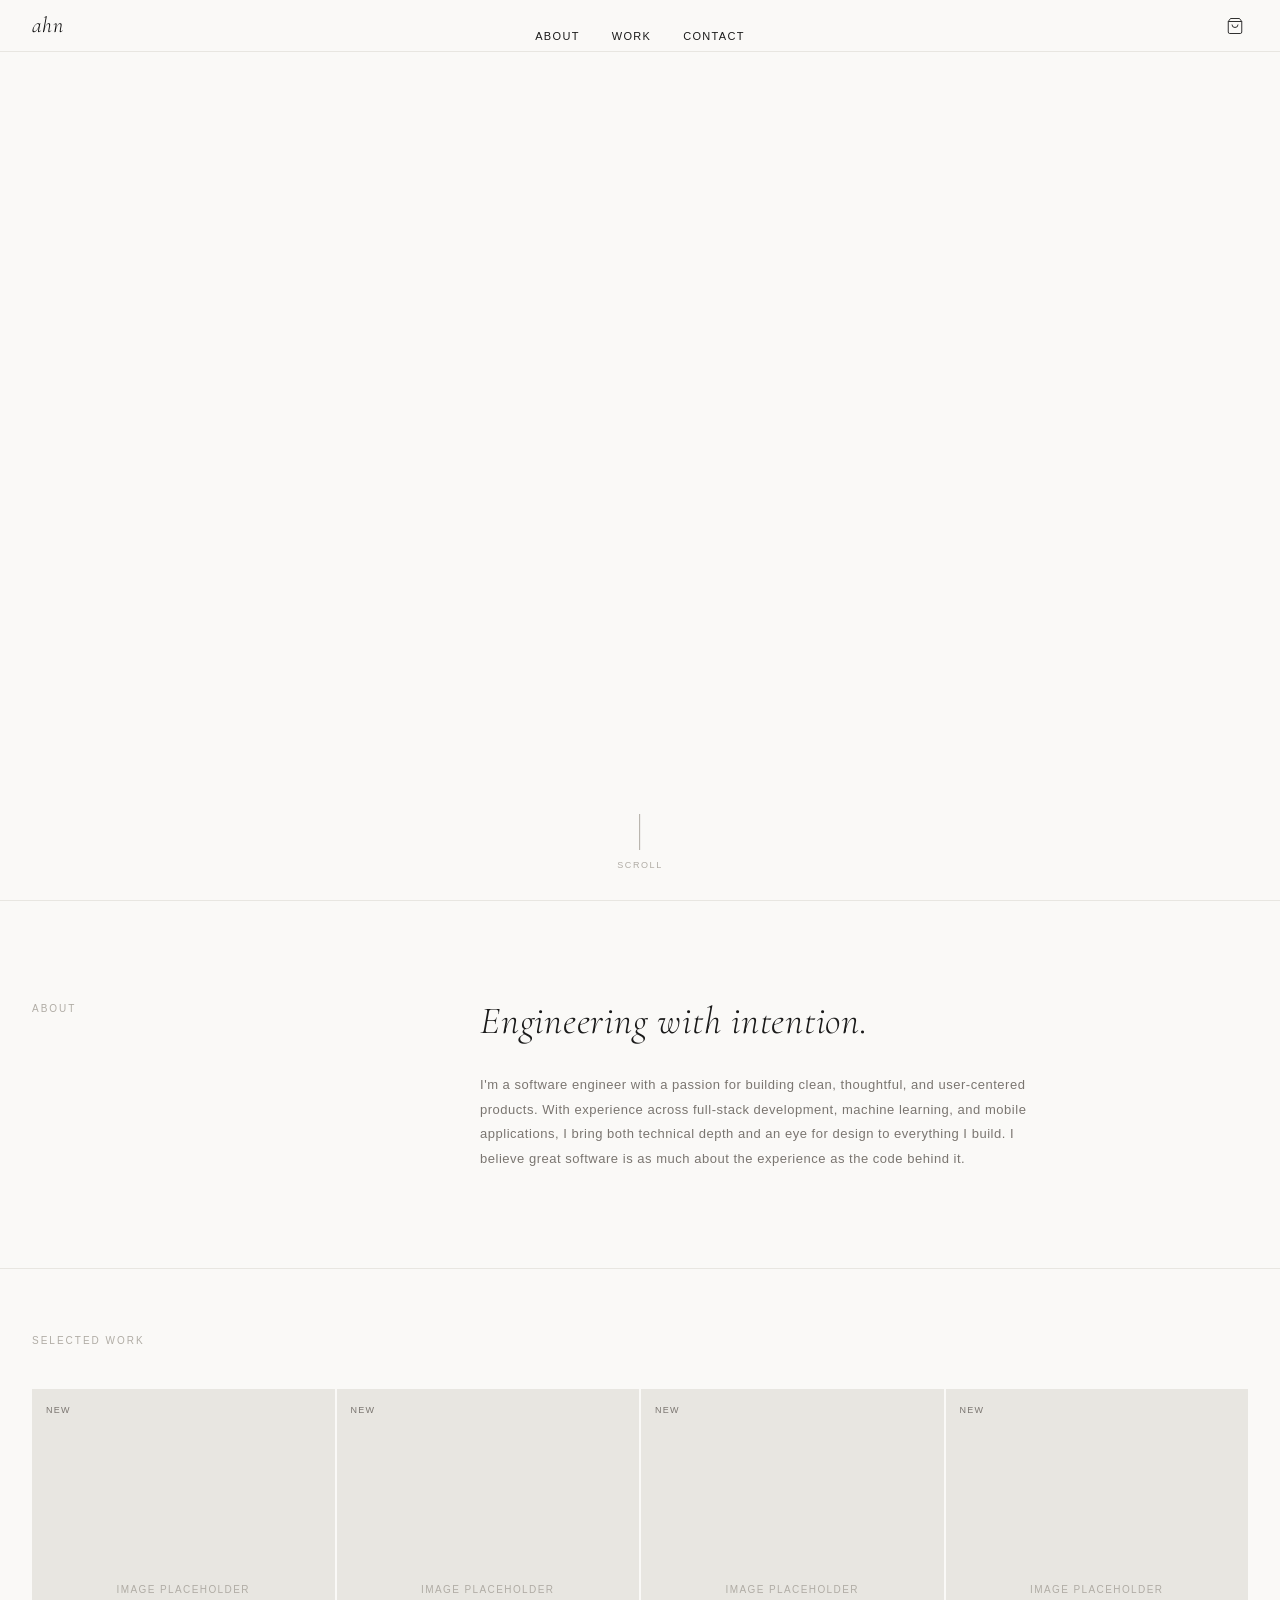
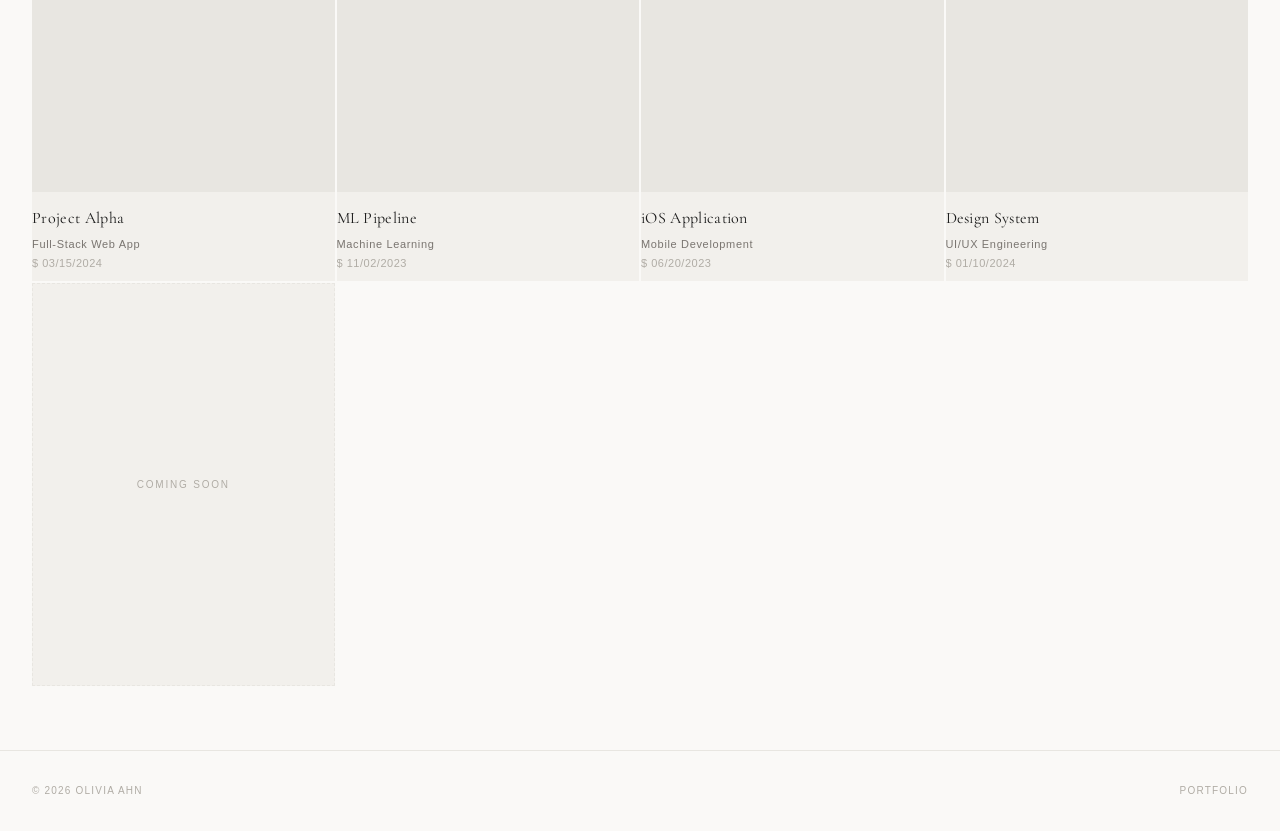
==== index.html @ a7879536 "Add files via upload" ====
<!DOCTYPE html>
<html lang="en">
<head>
  <meta charset="UTF-8" />
  <meta name="viewport" content="width=device-width, initial-scale=1.0" />
  <title>Olivia Ahn</title>
  <link rel="stylesheet" href="css/style.css" />
</head>
<body>

  <!-- ============================================================
       HEADER
       ============================================================ -->
  <header id="site-header">
    <!-- Logo -->
    <div class="header-logo">
      <a href="index.html" aria-label="Home">ahn</a>
    </div>

    <!-- Navigation -->
    <nav>
      <ul class="header-nav">
        <li><a href="#about">About</a></li>
        <li><a href="#projects">Work</a></li>
        <li><a href="cart.html">Contact</a></li>
      </ul>
    </nav>

    <!-- Right icons: search + cart -->
    <div class="header-icons">
      <!-- Cart icon -->
      <a href="cart.html" class="header-icon-btn" aria-label="Shopping bag">
        <svg viewBox="0 0 24 24" fill="none" stroke="currentColor" xmlns="http://www.w3.org/2000/svg">
          <path d="M6 2L3 6v14a2 2 0 002 2h14a2 2 0 002-2V6l-3-4z"/>
          <line x1="3" y1="6" x2="21" y2="6"/>
          <path d="M16 10a4 4 0 01-8 0"/>
        </svg>
        <span class="cart-badge" id="cart-badge">0</span>
      </a>
    </div>
  </header>

  <!-- ============================================================
       MAIN CONTENT
       ============================================================ -->
  <main class="page-content">

    <!-- ── HERO SECTION ── -->
    <section class="hero" id="home">

      <!-- Handwritten "ahn" logo as inline SVG -->
      <div class="hero-logo" aria-hidden="true">
        <svg viewBox="0 0 200 90" fill="none" xmlns="http://www.w3.org/2000/svg">
          <!-- Handwritten-style "ahn" path — loose, childlike strokes -->
          <path
            d="M 22 62
               C 20 44, 24 32, 34 30
               C 44 28, 50 38, 48 52
               C 46 62, 40 68, 36 66
               C 32 64, 34 56, 44 58
               C 52 60, 56 72, 54 76"
            stroke="#0a0a0a" stroke-width="3.2" stroke-linecap="round" stroke-linejoin="round" fill="none"/>
          <path
            d="M 68 16
               C 68 16, 66 44, 66 62
               C 66 72, 68 78, 70 76"
            stroke="#0a0a0a" stroke-width="3.2" stroke-linecap="round" stroke-linejoin="round" fill="none"/>
          <path
            d="M 66 42
               C 72 34, 82 30, 90 32
               C 98 34, 100 44, 100 54
               C 100 64, 100 72, 100 76"
            stroke="#0a0a0a" stroke-width="3.2" stroke-linecap="round" stroke-linejoin="round" fill="none"/>
          <path
            d="M 114 38
               C 116 34, 122 30, 130 32
               C 140 34, 144 46, 142 58
               C 140 68, 136 74, 136 74
               M 142 38
               C 144 38, 154 36, 160 42
               C 166 48, 164 60, 162 72
               C 160 80, 158 82, 158 80"
            stroke="#0a0a0a" stroke-width="3.2" stroke-linecap="round" stroke-linejoin="round" fill="none"/>
        </svg>
      </div>

      <!-- Name -->
      <h1 class="hero-name">Olivia Ahn</h1>

      <!-- 1-sentence position description -->
      <p class="hero-tagline">Software Engineer &mdash; Building thoughtful digital experiences</p>

      <!-- Contact links -->
      <div class="hero-contacts">

        <!-- LinkedIn -->
        <a class="contact-link" href="#" id="link-linkedin" target="_blank" rel="noopener" aria-label="LinkedIn">
          <svg viewBox="0 0 24 24" fill="none" stroke="currentColor" xmlns="http://www.w3.org/2000/svg">
            <path d="M16 8a6 6 0 016 6v7h-4v-7a2 2 0 00-2-2 2 2 0 00-2 2v7h-4v-7a6 6 0 016-6z"/>
            <rect x="2" y="9" width="4" height="12"/>
            <circle cx="4" cy="4" r="2"/>
          </svg>
          <span>LinkedIn</span>
        </a>

        <!-- GitHub -->
        <a class="contact-link" href="#" id="link-github" target="_blank" rel="noopener" aria-label="GitHub">
          <svg viewBox="0 0 24 24" fill="none" stroke="currentColor" xmlns="http://www.w3.org/2000/svg">
            <path d="M9 19c-5 1.5-5-2.5-7-3m14 6v-3.87a3.37 3.37 0 00-.94-2.61c3.14-.35 6.44-1.54 6.44-7A5.44 5.44 0 0020 4.77 5.07 5.07 0 0019.91 1S18.73.65 16 2.48a13.38 13.38 0 00-7 0C6.27.65 5.09 1 5.09 1A5.07 5.07 0 005 4.77a5.44 5.44 0 00-1.5 3.78c0 5.42 3.3 6.61 6.44 7A3.37 3.37 0 009 18.13V22"/>
          </svg>
          <span>GitHub</span>
        </a>

        <!-- Instagram -->
        <a class="contact-link" href="#" id="link-instagram" target="_blank" rel="noopener" aria-label="Instagram">
          <svg viewBox="0 0 24 24" fill="none" stroke="currentColor" xmlns="http://www.w3.org/2000/svg">
            <rect x="2" y="2" width="20" height="20" rx="5" ry="5"/>
            <path d="M16 11.37A4 4 0 1112.63 8 4 4 0 0116 11.37z"/>
            <line x1="17.5" y1="6.5" x2="17.51" y2="6.5"/>
          </svg>
          <span>Instagram</span>
        </a>

        <!-- Email -->
        <a class="contact-link" href="#" id="link-email" aria-label="Email">
          <svg viewBox="0 0 24 24" fill="none" stroke="currentColor" xmlns="http://www.w3.org/2000/svg">
            <path d="M4 4h16c1.1 0 2 .9 2 2v12c0 1.1-.9 2-2 2H4c-1.1 0-2-.9-2-2V6c0-1.1.9-2 2-2z"/>
            <polyline points="22,6 12,13 2,6"/>
          </svg>
          <span>Email</span>
        </a>

      </div>

      <!-- Scroll down hint -->
      <div class="hero-scroll-hint" aria-hidden="true">
        <div class="scroll-line"></div>
        <span>Scroll</span>
      </div>
    </section>

    <!-- ── ABOUT SECTION ── -->
    <section class="about-section reveal" id="about">
      <div class="about-label">About</div>
      <div class="about-body">
        <h2>Engineering with intention.</h2>
        <!-- TODO: Replace with your own bio -->
        <p>
          I'm a software engineer with a passion for building clean, thoughtful, and user-centered products.
          With experience across full-stack development, machine learning, and mobile applications, I bring
          both technical depth and an eye for design to everything I build. I believe great software is
          as much about the experience as the code behind it.
        </p>
      </div>
    </section>

    <!-- ── PROJECTS SECTION ── -->
    <section class="projects-section reveal" id="projects">
      <div class="section-header">
        <span class="section-label">Selected Work</span>
      </div>

      <!-- Grid is rendered by index.js from data.js -->
      <div class="projects-grid" id="projects-grid"></div>
    </section>

  </main>

  <!-- ============================================================
       FOOTER
       ============================================================ -->
  <footer class="site-footer">
    <span>&copy; <span id="year"></span> Olivia Ahn</span>
    <span>Portfolio</span>
  </footer>

  <!-- ── Scripts ── -->
  <script src="js/data.js"></script>
  <script src="js/cart.js"></script>
  <script src="js/index.js"></script>
</body>
</html>
---- css/style.css ----
/* ============================================================
   style.css — Global styles for Olivia Ahn Portfolio
   Fashion brand aesthetic: chic, minimal, editorial
   ============================================================ */

/* ── Google Fonts ── */
@import url('https://fonts.googleapis.com/css2?family=Cormorant+Garamond:ital,wght@0,300;0,400;0,500;1,300;1,400&family=Helvetica+Neue:wght@300;400&display=swap');

/* ── CSS Variables ── */
:root {
  --black: #0a0a0a;
  --white: #faf9f7;
  --warm-gray: #e8e6e1;
  --mid-gray: #b0aca5;
  --light-gray: #f2f0ec;
  --text: #1a1a1a;
  --text-light: #7a7570;
  --accent: #1a1a1a;

  --font-display: 'Cormorant Garamond', Georgia, serif;
  --font-body: 'Helvetica Neue', Helvetica, Arial, sans-serif;

  --header-h: 52px;
  --transition: 0.35s cubic-bezier(0.25, 0.46, 0.45, 0.94);
  --max-w: 1280px;
}

/* ── Reset ── */
*, *::before, *::after { box-sizing: border-box; margin: 0; padding: 0; }

html { scroll-behavior: smooth; }

body {
  font-family: var(--font-body);
  background: var(--white);
  color: var(--text);
  font-size: 13px;
  letter-spacing: 0.04em;
  line-height: 1.6;
  -webkit-font-smoothing: antialiased;
}

a { color: inherit; text-decoration: none; }
button { cursor: pointer; border: none; background: none; font-family: var(--font-body); }
img { display: block; width: 100%; object-fit: cover; }

/* ============================================================
   HEADER
   ============================================================ */
#site-header {
  position: fixed;
  top: 0; left: 0; right: 0;
  z-index: 100;
  height: var(--header-h);
  background: var(--white);
  border-bottom: 1px solid var(--warm-gray);
  display: flex;
  align-items: center;
  justify-content: space-between;
  padding: 0 32px;
}

/* Logo (left) */
.header-logo a {
  font-family: var(--font-display);
  font-size: 22px;
  font-weight: 300;
  font-style: italic;
  letter-spacing: 0.02em;
  color: var(--black);
}

/* Nav (center) */
.header-nav {
  display: flex;
  gap: 32px;
  list-style: none;
  position: absolute;
  left: 50%;
  transform: translateX(-50%);
}

.header-nav a {
  font-size: 11px;
  letter-spacing: 0.12em;
  text-transform: uppercase;
  color: var(--text);
  transition: color var(--transition);
}
.header-nav a:hover { color: var(--mid-gray); }

/* Icons (right) */
.header-icons {
  display: flex;
  align-items: center;
  gap: 18px;
}

.header-icon-btn {
  position: relative;
  display: flex;
  align-items: center;
  padding: 4px;
  color: var(--text);
  transition: color var(--transition);
}
.header-icon-btn:hover { color: var(--mid-gray); }
.header-icon-btn svg { width: 18px; height: 18px; stroke-width: 1.2; }

/* Cart badge */
.cart-badge {
  position: absolute;
  top: -4px; right: -6px;
  background: var(--black);
  color: var(--white);
  font-size: 9px;
  font-family: var(--font-body);
  width: 14px; height: 14px;
  border-radius: 50%;
  display: flex;
  align-items: center;
  justify-content: center;
  opacity: 0;
  transition: opacity var(--transition);
}
.cart-badge.visible { opacity: 1; }

/* ============================================================
   PAGE WRAPPER
   ============================================================ */
.page-content {
  padding-top: var(--header-h);
  min-height: 100vh;
}

/* ============================================================
   HERO SECTION (index.html)
   ============================================================ */
.hero {
  min-height: calc(100vh - var(--header-h));
  display: flex;
  flex-direction: column;
  align-items: center;
  justify-content: center;
  text-align: center;
  padding: 60px 32px;
  position: relative;
}

/* ── Handwritten SVG logo ── */
.hero-logo {
  margin-bottom: 52px;
  opacity: 0;
  animation: fadeUp 1.2s var(--transition) 0.2s forwards;
}
.hero-logo svg {
  width: 160px;
  height: auto;
}

/* ── Name ── */
.hero-name {
  font-family: var(--font-display);
  font-size: clamp(36px, 5vw, 64px);
  font-weight: 300;
  letter-spacing: 0.08em;
  line-height: 1.1;
  margin-bottom: 16px;
  opacity: 0;
  animation: fadeUp 1s var(--transition) 0.5s forwards;
}

/* ── Tagline ── */
.hero-tagline {
  font-size: 11px;
  letter-spacing: 0.2em;
  text-transform: uppercase;
  color: var(--text-light);
  margin-bottom: 40px;
  opacity: 0;
  animation: fadeUp 1s var(--transition) 0.7s forwards;
}

/* ── Contact icons ── */
.hero-contacts {
  display: flex;
  gap: 24px;
  align-items: center;
  opacity: 0;
  animation: fadeUp 1s var(--transition) 0.9s forwards;
}

.contact-link {
  display: flex;
  flex-direction: column;
  align-items: center;
  gap: 6px;
  color: var(--text-light);
  transition: color var(--transition);
}
.contact-link:hover { color: var(--black); }
.contact-link svg { width: 16px; height: 16px; stroke-width: 1.3; }
.contact-link span {
  font-size: 9px;
  letter-spacing: 0.14em;
  text-transform: uppercase;
}

/* ── Scroll hint ── */
.hero-scroll-hint {
  position: absolute;
  bottom: 28px;
  left: 50%;
  transform: translateX(-50%);
  display: flex;
  flex-direction: column;
  align-items: center;
  gap: 8px;
  color: var(--mid-gray);
  font-size: 9px;
  letter-spacing: 0.18em;
  text-transform: uppercase;
  opacity: 0;
  animation: fadeIn 1s ease 1.4s forwards;
}
.scroll-line {
  width: 1px;
  height: 36px;
  background: var(--mid-gray);
  animation: scrollPulse 2s ease-in-out infinite;
}

/* ============================================================
   ABOUT SECTION
   ============================================================ */
.about-section {
  border-top: 1px solid var(--warm-gray);
  padding: 96px 32px;
  display: grid;
  grid-template-columns: 1fr 2fr;
  gap: 64px;
  max-width: var(--max-w);
  margin: 0 auto;
}

.about-label {
  font-size: 10px;
  letter-spacing: 0.2em;
  text-transform: uppercase;
  color: var(--mid-gray);
  padding-top: 4px;
}

.about-body h2 {
  font-family: var(--font-display);
  font-size: clamp(28px, 3vw, 42px);
  font-weight: 300;
  font-style: italic;
  line-height: 1.25;
  margin-bottom: 28px;
  letter-spacing: 0.02em;
}

.about-body p {
  font-size: 13px;
  color: var(--text-light);
  line-height: 1.9;
  max-width: 560px;
}

/* ============================================================
   PROJECTS GRID (main page)
   ============================================================ */
.projects-section {
  border-top: 1px solid var(--warm-gray);
  padding: 64px 32px;
  max-width: var(--max-w);
  margin: 0 auto;
}

.section-header {
  display: flex;
  align-items: baseline;
  justify-content: space-between;
  margin-bottom: 40px;
}
.section-label {
  font-size: 10px;
  letter-spacing: 0.2em;
  text-transform: uppercase;
  color: var(--mid-gray);
}

/* ── Grid ── */
.projects-grid {
  display: grid;
  grid-template-columns: repeat(4, 1fr);
  gap: 2px;
}

/* ── Project card ── */
.project-card {
  cursor: pointer;
  position: relative;
  overflow: hidden;
  background: var(--light-gray);
}

/* Image area */
.project-card-img {
  aspect-ratio: 3/4;
  background: var(--warm-gray);
  position: relative;
  overflow: hidden;
  display: flex;
  align-items: center;
  justify-content: center;
}
.project-card-img img {
  position: absolute;
  inset: 0;
  height: 100%;
  transition: transform 0.7s cubic-bezier(0.25, 0.46, 0.45, 0.94);
}
.project-card:hover .project-card-img img { transform: scale(1.04); }

/* Placeholder when no image */
.project-card-img .placeholder-label {
  font-size: 10px;
  letter-spacing: 0.14em;
  text-transform: uppercase;
  color: var(--mid-gray);
  user-select: none;
}

/* "New" tag */
.tag-new {
  position: absolute;
  top: 14px; left: 14px;
  font-size: 9px;
  letter-spacing: 0.14em;
  text-transform: uppercase;
  color: var(--text-light);
}

/* Card info */
.project-card-info {
  padding: 14px 0 8px;
}
.project-card-info h3 {
  font-family: var(--font-display);
  font-size: 16px;
  font-weight: 400;
  letter-spacing: 0.02em;
  margin-bottom: 4px;
}
.project-card-info .card-sub {
  font-size: 11px;
  color: var(--text-light);
  letter-spacing: 0.06em;
}
.project-card-info .card-date {
  font-size: 11px;
  color: var(--mid-gray);
  margin-top: 2px;
}

/* ── Coming soon card ── */
.coming-soon-card {
  background: var(--light-gray);
  aspect-ratio: 3/4;
  display: flex;
  align-items: center;
  justify-content: center;
  border: 1px dashed var(--warm-gray);
}
.coming-soon-card span {
  font-size: 10px;
  letter-spacing: 0.18em;
  text-transform: uppercase;
  color: var(--mid-gray);
}

/* ============================================================
   PRODUCT PAGE (project.html)
   ============================================================ */
.product-page {
  display: grid;
  grid-template-columns: 1fr 1fr;
  min-height: calc(100vh - var(--header-h));
}

/* Left — image panel */
.product-image-panel {
  position: sticky;
  top: var(--header-h);
  height: calc(100vh - var(--header-h));
  background: var(--light-gray);
  display: flex;
  align-items: center;
  justify-content: center;
  overflow: hidden;
}
.product-image-panel img {
  width: 100%;
  height: 100%;
  object-fit: cover;
}
.product-image-placeholder {
  width: 100%;
  height: 100%;
  display: flex;
  align-items: center;
  justify-content: center;
}
.product-image-placeholder span {
  font-size: 10px;
  letter-spacing: 0.18em;
  text-transform: uppercase;
  color: var(--mid-gray);
}

/* Right — details panel */
.product-details-panel {
  padding: 64px 56px 80px;
  overflow-y: auto;
}

/* Breadcrumb */
.product-breadcrumb {
  font-size: 10px;
  letter-spacing: 0.14em;
  text-transform: uppercase;
  color: var(--mid-gray);
  margin-bottom: 28px;
}
.product-breadcrumb a:hover { color: var(--text); }
.product-breadcrumb span { margin: 0 8px; }

/* Title */
.product-title {
  font-family: var(--font-display);
  font-size: clamp(32px, 3.5vw, 52px);
  font-weight: 300;
  letter-spacing: 0.02em;
  line-height: 1.1;
  margin-bottom: 8px;
}

/* Subtitle */
.product-subtitle {
  font-size: 12px;
  letter-spacing: 0.1em;
  text-transform: uppercase;
  color: var(--text-light);
  margin-bottom: 20px;
}

/* Date (replaces price) */
.product-date {
  font-family: var(--font-display);
  font-size: 20px;
  font-weight: 300;
  color: var(--text);
  margin-bottom: 32px;
  letter-spacing: 0.04em;
}

/* Divider */
.product-divider {
  border: none;
  border-top: 1px solid var(--warm-gray);
  margin: 28px 0;
}

/* Links section label */
.product-links-label {
  font-size: 10px;
  letter-spacing: 0.18em;
  text-transform: uppercase;
  color: var(--mid-gray);
  margin-bottom: 14px;
}

/* Platform link icons */
.product-links {
  display: flex;
  gap: 12px;
  margin-bottom: 32px;
  flex-wrap: wrap;
}
.product-link-btn {
  width: 40px; height: 40px;
  border: 1px solid var(--warm-gray);
  display: flex;
  align-items: center;
  justify-content: center;
  transition: border-color var(--transition), background var(--transition);
  cursor: pointer;
  color: var(--text);
}
.product-link-btn:hover {
  border-color: var(--black);
  background: var(--black);
  color: var(--white);
}
.product-link-btn svg { width: 16px; height: 16px; stroke-width: 1.3; }
.product-no-links {
  font-size: 11px;
  color: var(--mid-gray);
  letter-spacing: 0.06em;
  margin-bottom: 32px;
}

/* Description */
.product-description {
  font-size: 13px;
  line-height: 1.9;
  color: var(--text-light);
  margin-bottom: 40px;
}

/* Add to bag button */
.btn-add-to-bag {
  width: 100%;
  padding: 16px;
  background: var(--black);
  color: var(--white);
  font-family: var(--font-body);
  font-size: 11px;
  letter-spacing: 0.2em;
  text-transform: uppercase;
  transition: background var(--transition), color var(--transition);
  margin-bottom: 12px;
}
.btn-add-to-bag:hover { background: var(--text-light); }
.btn-add-to-bag.in-cart {
  background: var(--white);
  color: var(--black);
  border: 1px solid var(--black);
}

/* ── Next project ── */
.next-project {
  margin-top: 64px;
  padding-top: 40px;
  border-top: 1px solid var(--warm-gray);
}
.next-label {
  font-size: 10px;
  letter-spacing: 0.2em;
  text-transform: uppercase;
  color: var(--mid-gray);
  margin-bottom: 16px;
}
.next-project-card {
  display: flex;
  align-items: center;
  gap: 20px;
  cursor: pointer;
  transition: opacity var(--transition);
}
.next-project-card:hover { opacity: 0.7; }
.next-project-thumb {
  width: 72px;
  height: 96px;
  background: var(--warm-gray);
  flex-shrink: 0;
  overflow: hidden;
}
.next-project-thumb img { height: 100%; object-fit: cover; }
.next-project-info h4 {
  font-family: var(--font-display);
  font-size: 20px;
  font-weight: 300;
  letter-spacing: 0.02em;
  margin-bottom: 4px;
}
.next-project-info p {
  font-size: 11px;
  color: var(--text-light);
  letter-spacing: 0.06em;
}
.next-arrow {
  margin-left: auto;
  color: var(--mid-gray);
}
.next-arrow svg { width: 20px; height: 20px; stroke-width: 1; }

/* ============================================================
   CART PAGE (cart.html)
   ============================================================ */
.cart-page {
  max-width: 860px;
  margin: 0 auto;
  padding: 64px 32px 120px;
}

.cart-page-title {
  font-family: var(--font-display);
  font-size: clamp(28px, 4vw, 48px);
  font-weight: 300;
  font-style: italic;
  letter-spacing: 0.02em;
  margin-bottom: 8px;
}
.cart-page-subtitle {
  font-size: 10px;
  letter-spacing: 0.2em;
  text-transform: uppercase;
  color: var(--mid-gray);
  margin-bottom: 48px;
}

/* Cart items list */
.cart-items { margin-bottom: 48px; }

.cart-item {
  display: grid;
  grid-template-columns: 80px 1fr auto;
  gap: 24px;
  align-items: start;
  padding: 24px 0;
  border-top: 1px solid var(--warm-gray);
}
.cart-item:last-child { border-bottom: 1px solid var(--warm-gray); }

.cart-item-thumb {
  width: 80px; height: 106px;
  background: var(--warm-gray);
  overflow: hidden;
}
.cart-item-thumb img { height: 100%; object-fit: cover; }

.cart-item-info h3 {
  font-family: var(--font-display);
  font-size: 20px;
  font-weight: 400;
  margin-bottom: 4px;
}
.cart-item-info .cart-item-date {
  font-size: 11px;
  color: var(--text-light);
  letter-spacing: 0.06em;
  margin-bottom: 12px;
}

.cart-item-remove {
  font-size: 10px;
  letter-spacing: 0.12em;
  text-transform: uppercase;
  color: var(--mid-gray);
  text-decoration: underline;
  cursor: pointer;
  background: none;
  border: none;
  font-family: var(--font-body);
  transition: color var(--transition);
}
.cart-item-remove:hover { color: var(--black); }

/* Email suggestion box */
.email-suggestion {
  background: var(--light-gray);
  padding: 28px 32px;
  margin-bottom: 32px;
  border-left: 2px solid var(--black);
}
.email-suggestion-label {
  font-size: 10px;
  letter-spacing: 0.18em;
  text-transform: uppercase;
  color: var(--mid-gray);
  margin-bottom: 12px;
}
.email-suggestion-text {
  font-family: var(--font-display);
  font-size: 17px;
  font-weight: 300;
  font-style: italic;
  line-height: 1.6;
  color: var(--text);
  margin-bottom: 0;
}

/* Checkout */
.cart-checkout-btn {
  width: 100%;
  padding: 18px;
  background: var(--black);
  color: var(--white);
  font-family: var(--font-body);
  font-size: 11px;
  letter-spacing: 0.2em;
  text-transform: uppercase;
  transition: background var(--transition);
  display: block;
  text-align: center;
}
.cart-checkout-btn:hover { background: var(--text-light); }

/* Empty cart */
.cart-empty {
  text-align: center;
  padding: 96px 0;
  color: var(--mid-gray);
}
.cart-empty p {
  font-family: var(--font-display);
  font-size: 24px;
  font-weight: 300;
  font-style: italic;
  margin-bottom: 24px;
}
.cart-empty a {
  font-size: 11px;
  letter-spacing: 0.18em;
  text-transform: uppercase;
  text-decoration: underline;
}

/* ============================================================
   FOOTER
   ============================================================ */
.site-footer {
  border-top: 1px solid var(--warm-gray);
  padding: 32px;
  display: flex;
  justify-content: space-between;
  align-items: center;
  font-size: 10px;
  letter-spacing: 0.12em;
  text-transform: uppercase;
  color: var(--mid-gray);
}

/* ============================================================
   ANIMATIONS
   ============================================================ */
@keyframes fadeUp {
  from { opacity: 0; transform: translateY(20px); }
  to   { opacity: 1; transform: translateY(0); }
}
@keyframes fadeIn {
  from { opacity: 0; }
  to   { opacity: 1; }
}
@keyframes scrollPulse {
  0%, 100% { transform: scaleY(1); opacity: 1; }
  50%       { transform: scaleY(0.6); opacity: 0.4; }
}

/* ── Scroll reveal utility ── */
.reveal {
  opacity: 0;
  transform: translateY(24px);
  transition: opacity 0.8s var(--transition), transform 0.8s var(--transition);
}
.reveal.visible {
  opacity: 1;
  transform: translateY(0);
}

/* ============================================================
   RESPONSIVE
   ============================================================ */
@media (max-width: 1024px) {
  .projects-grid { grid-template-columns: repeat(2, 1fr); }
  .product-page  { grid-template-columns: 1fr; }
  .product-image-panel { position: relative; height: 60vw; }
  .about-section { grid-template-columns: 1fr; gap: 24px; }
}

@media (max-width: 640px) {
  #site-header { padding: 0 20px; }
  .header-nav  { display: none; }
  .projects-grid { grid-template-columns: repeat(2, 1fr); }
  .product-details-panel { padding: 36px 20px 60px; }
  .hero { padding: 40px 20px; }
  .about-section, .projects-section { padding-left: 20px; padding-right: 20px; }
}
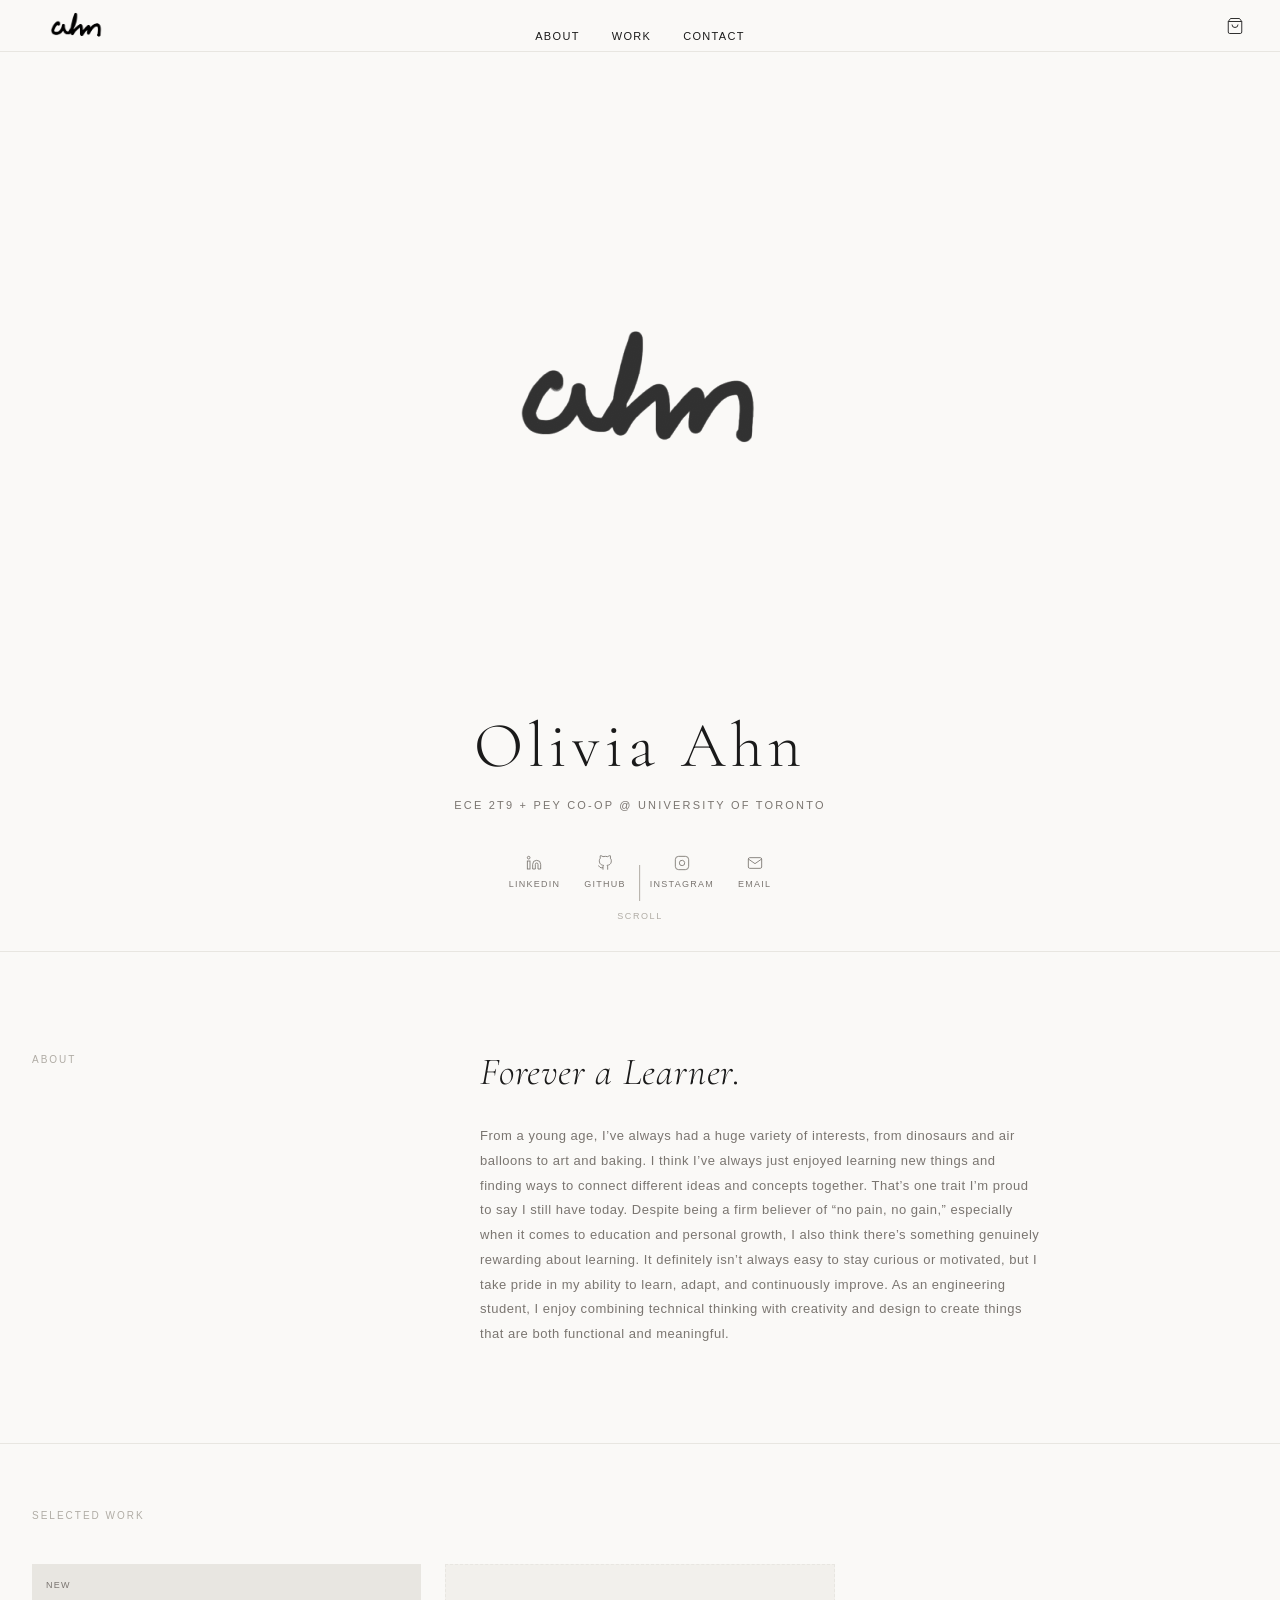
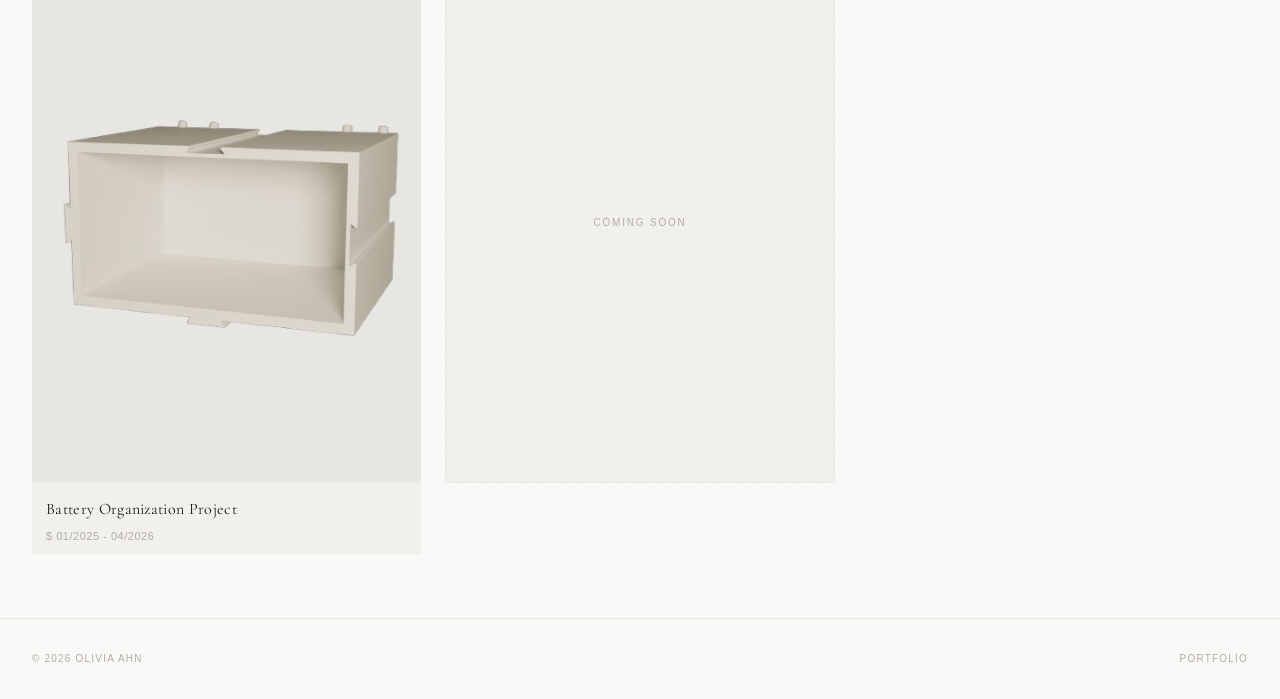
==== commit 01e4c785: "skeleton build of the website Still in the building stage of the website, everything is pretty bare " ====
--- a/index.html
+++ b/index.html
@@ -1,11 +1,13 @@
 <!DOCTYPE html>
 <html lang="en">
+
 <head>
   <meta charset="UTF-8" />
   <meta name="viewport" content="width=device-width, initial-scale=1.0" />
   <title>Olivia Ahn</title>
   <link rel="stylesheet" href="css/style.css" />
 </head>
+
 <body>
 
   <!-- ============================================================
@@ -14,15 +16,27 @@
   <header id="site-header">
     <!-- Logo -->
     <div class="header-logo">
-      <a href="index.html" aria-label="Home">ahn</a>
+      <a href="index.html" aria-label="Home">
+        <img src="assets/logo.png" alt="Olivia Ahn logo" />
+      </a>
     </div>
 
     <!-- Navigation -->
     <nav>
       <ul class="header-nav">
         <li><a href="#about">About</a></li>
-        <li><a href="#projects">Work</a></li>
-        <li><a href="cart.html">Contact</a></li>
+        <li class="nav-item-work">
+          <a href="#projects">Work</a>
+          <div class="nav-dropdown nav-dropdown-work" id="work-dropdown">
+            <!-- Populated by index.js -->
+          </div>
+        </li>
+        <li class="nav-item-contact">
+          <a href="cart.html">Contact</a>
+          <div class="nav-dropdown nav-dropdown-contact" id="contact-dropdown">
+            <!-- Populated by index.js -->
+          </div>
+        </li>
       </ul>
     </nav>
 
@@ -31,9 +45,9 @@
       <!-- Cart icon -->
       <a href="cart.html" class="header-icon-btn" aria-label="Shopping bag">
         <svg viewBox="0 0 24 24" fill="none" stroke="currentColor" xmlns="http://www.w3.org/2000/svg">
-          <path d="M6 2L3 6v14a2 2 0 002 2h14a2 2 0 002-2V6l-3-4z"/>
-          <line x1="3" y1="6" x2="21" y2="6"/>
-          <path d="M16 10a4 4 0 01-8 0"/>
+          <path d="M6 2L3 6v14a2 2 0 002 2h14a2 2 0 002-2V6l-3-4z" />
+          <line x1="3" y1="6" x2="21" y2="6" />
+          <path d="M16 10a4 4 0 01-8 0" />
         </svg>
         <span class="cart-badge" id="cart-badge">0</span>
       </a>
@@ -48,47 +62,16 @@
     <!-- ── HERO SECTION ── -->
     <section class="hero" id="home">
 
-      <!-- Handwritten "ahn" logo as inline SVG -->
+      <!-- Logo -->
       <div class="hero-logo" aria-hidden="true">
-        <svg viewBox="0 0 200 90" fill="none" xmlns="http://www.w3.org/2000/svg">
-          <!-- Handwritten-style "ahn" path — loose, childlike strokes -->
-          <path
-            d="M 22 62
-               C 20 44, 24 32, 34 30
-               C 44 28, 50 38, 48 52
-               C 46 62, 40 68, 36 66
-               C 32 64, 34 56, 44 58
-               C 52 60, 56 72, 54 76"
-            stroke="#0a0a0a" stroke-width="3.2" stroke-linecap="round" stroke-linejoin="round" fill="none"/>
-          <path
-            d="M 68 16
-               C 68 16, 66 44, 66 62
-               C 66 72, 68 78, 70 76"
-            stroke="#0a0a0a" stroke-width="3.2" stroke-linecap="round" stroke-linejoin="round" fill="none"/>
-          <path
-            d="M 66 42
-               C 72 34, 82 30, 90 32
-               C 98 34, 100 44, 100 54
-               C 100 64, 100 72, 100 76"
-            stroke="#0a0a0a" stroke-width="3.2" stroke-linecap="round" stroke-linejoin="round" fill="none"/>
-          <path
-            d="M 114 38
-               C 116 34, 122 30, 130 32
-               C 140 34, 144 46, 142 58
-               C 140 68, 136 74, 136 74
-               M 142 38
-               C 144 38, 154 36, 160 42
-               C 166 48, 164 60, 162 72
-               C 160 80, 158 82, 158 80"
-            stroke="#0a0a0a" stroke-width="3.2" stroke-linecap="round" stroke-linejoin="round" fill="none"/>
-        </svg>
+        <img src="assets/logo.png" alt="Olivia Ahn logo" />
       </div>
 
       <!-- Name -->
       <h1 class="hero-name">Olivia Ahn</h1>
 
       <!-- 1-sentence position description -->
-      <p class="hero-tagline">Software Engineer &mdash; Building thoughtful digital experiences</p>
+      <p class="hero-tagline">ECE 2T9 + PEY co-op @ University of Toronto</p>
 
       <!-- Contact links -->
       <div class="hero-contacts">
@@ -96,9 +79,9 @@
         <!-- LinkedIn -->
         <a class="contact-link" href="#" id="link-linkedin" target="_blank" rel="noopener" aria-label="LinkedIn">
           <svg viewBox="0 0 24 24" fill="none" stroke="currentColor" xmlns="http://www.w3.org/2000/svg">
-            <path d="M16 8a6 6 0 016 6v7h-4v-7a2 2 0 00-2-2 2 2 0 00-2 2v7h-4v-7a6 6 0 016-6z"/>
-            <rect x="2" y="9" width="4" height="12"/>
-            <circle cx="4" cy="4" r="2"/>
+            <path d="M16 8a6 6 0 016 6v7h-4v-7a2 2 0 00-2-2 2 2 0 00-2 2v7h-4v-7a6 6 0 016-6z" />
+            <rect x="2" y="9" width="4" height="12" />
+            <circle cx="4" cy="4" r="2" />
           </svg>
           <span>LinkedIn</span>
         </a>
@@ -106,7 +89,8 @@
         <!-- GitHub -->
         <a class="contact-link" href="#" id="link-github" target="_blank" rel="noopener" aria-label="GitHub">
           <svg viewBox="0 0 24 24" fill="none" stroke="currentColor" xmlns="http://www.w3.org/2000/svg">
-            <path d="M9 19c-5 1.5-5-2.5-7-3m14 6v-3.87a3.37 3.37 0 00-.94-2.61c3.14-.35 6.44-1.54 6.44-7A5.44 5.44 0 0020 4.77 5.07 5.07 0 0019.91 1S18.73.65 16 2.48a13.38 13.38 0 00-7 0C6.27.65 5.09 1 5.09 1A5.07 5.07 0 005 4.77a5.44 5.44 0 00-1.5 3.78c0 5.42 3.3 6.61 6.44 7A3.37 3.37 0 009 18.13V22"/>
+            <path
+              d="M9 19c-5 1.5-5-2.5-7-3m14 6v-3.87a3.37 3.37 0 00-.94-2.61c3.14-.35 6.44-1.54 6.44-7A5.44 5.44 0 0020 4.77 5.07 5.07 0 0019.91 1S18.73.65 16 2.48a13.38 13.38 0 00-7 0C6.27.65 5.09 1 5.09 1A5.07 5.07 0 005 4.77a5.44 5.44 0 00-1.5 3.78c0 5.42 3.3 6.61 6.44 7A3.37 3.37 0 009 18.13V22" />
           </svg>
           <span>GitHub</span>
         </a>
@@ -114,9 +98,9 @@
         <!-- Instagram -->
         <a class="contact-link" href="#" id="link-instagram" target="_blank" rel="noopener" aria-label="Instagram">
           <svg viewBox="0 0 24 24" fill="none" stroke="currentColor" xmlns="http://www.w3.org/2000/svg">
-            <rect x="2" y="2" width="20" height="20" rx="5" ry="5"/>
-            <path d="M16 11.37A4 4 0 1112.63 8 4 4 0 0116 11.37z"/>
-            <line x1="17.5" y1="6.5" x2="17.51" y2="6.5"/>
+            <rect x="2" y="2" width="20" height="20" rx="5" ry="5" />
+            <path d="M16 11.37A4 4 0 1112.63 8 4 4 0 0116 11.37z" />
+            <line x1="17.5" y1="6.5" x2="17.51" y2="6.5" />
           </svg>
           <span>Instagram</span>
         </a>
@@ -124,8 +108,8 @@
         <!-- Email -->
         <a class="contact-link" href="#" id="link-email" aria-label="Email">
           <svg viewBox="0 0 24 24" fill="none" stroke="currentColor" xmlns="http://www.w3.org/2000/svg">
-            <path d="M4 4h16c1.1 0 2 .9 2 2v12c0 1.1-.9 2-2 2H4c-1.1 0-2-.9-2-2V6c0-1.1.9-2 2-2z"/>
-            <polyline points="22,6 12,13 2,6"/>
+            <path d="M4 4h16c1.1 0 2 .9 2 2v12c0 1.1-.9 2-2 2H4c-1.1 0-2-.9-2-2V6c0-1.1.9-2 2-2z" />
+            <polyline points="22,6 12,13 2,6" />
           </svg>
           <span>Email</span>
         </a>
@@ -143,13 +127,17 @@
     <section class="about-section reveal" id="about">
       <div class="about-label">About</div>
       <div class="about-body">
-        <h2>Engineering with intention.</h2>
+        <h2>Forever a Learner.</h2>
         <!-- TODO: Replace with your own bio -->
         <p>
-          I'm a software engineer with a passion for building clean, thoughtful, and user-centered products.
-          With experience across full-stack development, machine learning, and mobile applications, I bring
-          both technical depth and an eye for design to everything I build. I believe great software is
-          as much about the experience as the code behind it.
+          From a young age, I’ve always had a huge variety of interests, from dinosaurs and air balloons to art and
+          baking. I think I’ve always just enjoyed learning new things and finding ways to connect different ideas and
+          concepts together. That’s one trait I’m proud to say I still have today.
+          Despite being a firm believer of “no pain, no gain,” especially when it comes to education and personal
+          growth, I also think there’s something genuinely rewarding about learning. It definitely isn’t always easy to
+          stay curious or motivated, but I take pride in my ability to learn, adapt, and continuously improve.
+          As an engineering student, I enjoy combining technical thinking with creativity and design to create things
+          that are both functional and meaningful.
         </p>
       </div>
     </section>
@@ -179,4 +167,5 @@
   <script src="js/cart.js"></script>
   <script src="js/index.js"></script>
 </body>
-</html>
+
+</html>
--- a/css/style.css
+++ b/css/style.css
@@ -6,8 +6,8 @@
 /* ── Google Fonts ── */
 @import url('https://fonts.googleapis.com/css2?family=Cormorant+Garamond:ital,wght@0,300;0,400;0,500;1,300;1,400&family=Helvetica+Neue:wght@300;400&display=swap');
 
-/* ── CSS Variables ── */
 :root {
+  /* color palltte */
   --black: #0a0a0a;
   --white: #faf9f7;
   --warm-gray: #e8e6e1;
@@ -26,9 +26,19 @@
 }
 
 /* ── Reset ── */
-*, *::before, *::after { box-sizing: border-box; margin: 0; padding: 0; }
-
-html { scroll-behavior: smooth; }
+*,
+*::before,
+*::after {
+  box-sizing: border-box;
+  margin: 0;
+  padding: 0;
+}
+
+html {
+  scroll-behavior: smooth;
+  background-color: #1a1a1a
+}
+
 
 body {
   font-family: var(--font-body);
@@ -40,16 +50,32 @@
   -webkit-font-smoothing: antialiased;
 }
 
-a { color: inherit; text-decoration: none; }
-button { cursor: pointer; border: none; background: none; font-family: var(--font-body); }
-img { display: block; width: 100%; object-fit: cover; }
+a {
+  color: inherit;
+  text-decoration: none;
+}
+
+button {
+  cursor: pointer;
+  border: none;
+  background: none;
+  font-family: var(--font-body);
+}
+
+img {
+  display: block;
+  width: 100%;
+  object-fit: cover;
+}
 
 /* ============================================================
    HEADER
    ============================================================ */
 #site-header {
   position: fixed;
-  top: 0; left: 0; right: 0;
+  top: 0;
+  left: 0;
+  right: 0;
   z-index: 100;
   height: var(--header-h);
   background: var(--white);
@@ -58,16 +84,25 @@
   align-items: center;
   justify-content: space-between;
   padding: 0 32px;
+  transition: transform 0.25s ease, box-shadow 0.25s ease;
+}
+
+#site-header.header-hidden {
+  transform: translateY(-100%);
 }
 
 /* Logo (left) */
 .header-logo a {
-  font-family: var(--font-display);
-  font-size: 22px;
-  font-weight: 300;
-  font-style: italic;
-  letter-spacing: 0.02em;
-  color: var(--black);
+  padding-top: 16px;
+  display: inline-flex;
+  align-items: center;
+}
+
+.header-logo img,
+.header-logo svg {
+  display: block;
+  height: 128px;
+  width: auto;
 }
 
 /* Nav (center) */
@@ -80,6 +115,10 @@
   transform: translateX(-50%);
 }
 
+.header-nav li {
+  position: relative;
+}
+
 .header-nav a {
   font-size: 11px;
   letter-spacing: 0.12em;
@@ -87,7 +126,46 @@
   color: var(--text);
   transition: color var(--transition);
 }
-.header-nav a:hover { color: var(--mid-gray); }
+
+.header-nav a:hover {
+  color: var(--mid-gray);
+}
+
+/* Dropdown menus */
+.nav-dropdown {
+  position: absolute;
+  top: 100%;
+  left: 50%;
+  transform: translateX(-50%);
+  background: var(--white);
+  border: 1px solid var(--warm-gray);
+  border-top: none;
+  padding: 12px 0;
+  min-width: 200px;
+  display: none;
+  z-index: 50;
+  box-shadow: 0 4px 12px rgba(0, 0, 0, 0.08);
+}
+
+.header-nav li:hover .nav-dropdown {
+  display: block;
+}
+
+.nav-dropdown a {
+  display: block;
+  padding: 8px 16px;
+  font-size: 10px;
+  letter-spacing: 0.1em;
+  text-transform: uppercase;
+  color: var(--text);
+  transition: background-color 0.2s ease, color var(--transition);
+  text-decoration: none;
+}
+
+.nav-dropdown a:hover {
+  background-color: var(--light-gray);
+  color: var(--text);
+}
 
 /* Icons (right) */
 .header-icons {
@@ -104,18 +182,28 @@
   color: var(--text);
   transition: color var(--transition);
 }
-.header-icon-btn:hover { color: var(--mid-gray); }
-.header-icon-btn svg { width: 18px; height: 18px; stroke-width: 1.2; }
+
+.header-icon-btn:hover {
+  color: var(--mid-gray);
+}
+
+.header-icon-btn svg {
+  width: 18px;
+  height: 18px;
+  stroke-width: 1.2;
+}
 
 /* Cart badge */
 .cart-badge {
   position: absolute;
-  top: -4px; right: -6px;
+  top: -4px;
+  right: -6px;
   background: var(--black);
   color: var(--white);
   font-size: 9px;
   font-family: var(--font-body);
-  width: 14px; height: 14px;
+  width: 14px;
+  height: 14px;
   border-radius: 50%;
   display: flex;
   align-items: center;
@@ -123,7 +211,10 @@
   opacity: 0;
   transition: opacity var(--transition);
 }
-.cart-badge.visible { opacity: 1; }
+
+.cart-badge.visible {
+  opacity: 1;
+}
 
 /* ============================================================
    PAGE WRAPPER
@@ -149,10 +240,11 @@
 
 /* ── Handwritten SVG logo ── */
 .hero-logo {
-  margin-bottom: 52px;
-  opacity: 0;
+  margin-bottom: 0px;
+  opacity: 0.8;
   animation: fadeUp 1.2s var(--transition) 0.2s forwards;
 }
+
 .hero-logo svg {
   width: 160px;
   height: auto;
@@ -166,7 +258,7 @@
   letter-spacing: 0.08em;
   line-height: 1.1;
   margin-bottom: 16px;
-  opacity: 0;
+  opacity: 1;
   animation: fadeUp 1s var(--transition) 0.5s forwards;
 }
 
@@ -177,7 +269,7 @@
   text-transform: uppercase;
   color: var(--text-light);
   margin-bottom: 40px;
-  opacity: 0;
+  opacity: 1;
   animation: fadeUp 1s var(--transition) 0.7s forwards;
 }
 
@@ -186,7 +278,7 @@
   display: flex;
   gap: 24px;
   align-items: center;
-  opacity: 0;
+  opacity: 1;
   animation: fadeUp 1s var(--transition) 0.9s forwards;
 }
 
@@ -198,8 +290,17 @@
   color: var(--text-light);
   transition: color var(--transition);
 }
-.contact-link:hover { color: var(--black); }
-.contact-link svg { width: 16px; height: 16px; stroke-width: 1.3; }
+
+.contact-link:hover {
+  color: var(--black);
+}
+
+.contact-link svg {
+  width: 16px;
+  height: 16px;
+  stroke-width: 1.3;
+}
+
 .contact-link span {
   font-size: 9px;
   letter-spacing: 0.14em;
@@ -223,6 +324,7 @@
   opacity: 0;
   animation: fadeIn 1s ease 1.4s forwards;
 }
+
 .scroll-line {
   width: 1px;
   height: 36px;
@@ -284,6 +386,7 @@
   justify-content: space-between;
   margin-bottom: 40px;
 }
+
 .section-label {
   font-size: 10px;
   letter-spacing: 0.2em;
@@ -294,8 +397,8 @@
 /* ── Grid ── */
 .projects-grid {
   display: grid;
-  grid-template-columns: repeat(4, 1fr);
-  gap: 2px;
+  grid-template-columns: repeat(3, 1fr);
+  gap: 24px;
 }
 
 /* ── Project card ── */
@@ -316,13 +419,17 @@
   align-items: center;
   justify-content: center;
 }
+
 .project-card-img img {
   position: absolute;
-  inset: 0;
-  height: 100%;
+  inset: 100;
+  height: 65%;
   transition: transform 0.7s cubic-bezier(0.25, 0.46, 0.45, 0.94);
 }
-.project-card:hover .project-card-img img { transform: scale(1.04); }
+
+.project-card:hover .project-card-img img {
+  transform: scale(1.04);
+}
 
 /* Placeholder when no image */
 .project-card-img .placeholder-label {
@@ -336,7 +443,8 @@
 /* "New" tag */
 .tag-new {
   position: absolute;
-  top: 14px; left: 14px;
+  top: 14px;
+  left: 14px;
   font-size: 9px;
   letter-spacing: 0.14em;
   text-transform: uppercase;
@@ -347,19 +455,37 @@
 .project-card-info {
   padding: 14px 0 8px;
 }
+
 .project-card-info h3 {
+  padding: 0 14px 0;
   font-family: var(--font-display);
   font-size: 16px;
   font-weight: 400;
   letter-spacing: 0.02em;
   margin-bottom: 4px;
 }
+
 .project-card-info .card-sub {
+  padding: 0 14px 0;
   font-size: 11px;
   color: var(--text-light);
   letter-spacing: 0.06em;
 }
+
+.project-card-info .card-sub {
+  max-height: 0;
+  opacity: 0;
+  overflow: hidden;
+  transition: max-height 0.3s ease, opacity 0.3s ease;
+}
+
+.project-card:hover .project-card-info .card-sub {
+  max-height: 40px;
+  opacity: 1;
+}
+
 .project-card-info .card-date {
+  padding: 0 14px 0;
   font-size: 11px;
   color: var(--mid-gray);
   margin-top: 2px;
@@ -374,6 +500,7 @@
   justify-content: center;
   border: 1px dashed var(--warm-gray);
 }
+
 .coming-soon-card span {
   font-size: 10px;
   letter-spacing: 0.18em;
@@ -401,11 +528,108 @@
   justify-content: center;
   overflow: hidden;
 }
-.product-image-panel img {
+
+.product-image-viewer {
+  width: 100%;
+  height: 100%;
+  display: flex;
+  flex-direction: column;
+  position: relative;
+}
+
+/* Main image container with zoom */
+.product-image-main {
+  flex: 1;
+  position: relative;
+  display: flex;
+  align-items: center;
+  justify-content: center;
+  overflow: hidden;
+  background: var(--light-gray);
+}
+
+.product-image-main img {
+  width: 100%;
+  height: 100%;
+  object-fit: contain;
+  transition: transform 0.2s ease;
+}
+
+/* Navigation buttons */
+.image-nav-btn {
+  position: absolute;
+  top: 50%;
+  transform: translateY(-50%);
+  width: 48px;
+  height: 48px;
+  background: var(--white);
+  border: 1px solid var(--warm-gray);
+  display: flex;
+  align-items: center;
+  justify-content: center;
+  cursor: pointer;
+  z-index: 5;
+  transition: all var(--transition);
+}
+
+.image-nav-btn:hover {
+  background: var(--black);
+  border-color: var(--black);
+  color: var(--white);
+}
+
+.image-nav-btn svg {
+  width: 20px;
+  height: 20px;
+  stroke-width: 1.5;
+}
+
+.image-nav-prev {
+  left: 16px;
+}
+
+.image-nav-next {
+  right: 16px;
+}
+
+/* Image preview gallery */
+.product-image-previews {
+  height: 96px;
+  background: var(--white);
+  border-top: 1px solid var(--warm-gray);
+  display: flex;
+  gap: 8px;
+  padding: 8px;
+  overflow-x: auto;
+  scroll-behavior: smooth;
+}
+
+.product-image-preview {
+  flex-shrink: 0;
+  width: 80px;
+  height: 80px;
+  background: var(--warm-gray);
+  border: 2px solid var(--warm-gray);
+  cursor: pointer;
+  overflow: hidden;
+  transition: border-color var(--transition);
+}
+
+.product-image-preview img {
   width: 100%;
   height: 100%;
   object-fit: cover;
 }
+
+.product-image-preview.active {
+  border-color: var(--black);
+}
+
+.product-image-preview:hover {
+  border-color: var(--text-light);
+}
+
+/* Placeholder when no image */
 .product-image-placeholder {
   width: 100%;
   height: 100%;
@@ -413,6 +637,7 @@
   align-items: center;
   justify-content: center;
 }
+
 .product-image-placeholder span {
   font-size: 10px;
   letter-spacing: 0.18em;
@@ -434,8 +659,14 @@
   color: var(--mid-gray);
   margin-bottom: 28px;
 }
-.product-breadcrumb a:hover { color: var(--text); }
-.product-breadcrumb span { margin: 0 8px; }
+
+.product-breadcrumb a:hover {
+  color: var(--text);
+}
+
+.product-breadcrumb span {
+  margin: 0 8px;
+}
 
 /* Title */
 .product-title {
@@ -489,8 +720,10 @@
   margin-bottom: 32px;
   flex-wrap: wrap;
 }
+
 .product-link-btn {
-  width: 40px; height: 40px;
+  width: 40px;
+  height: 40px;
   border: 1px solid var(--warm-gray);
   display: flex;
   align-items: center;
@@ -499,12 +732,19 @@
   cursor: pointer;
   color: var(--text);
 }
+
 .product-link-btn:hover {
   border-color: var(--black);
   background: var(--black);
   color: var(--white);
 }
-.product-link-btn svg { width: 16px; height: 16px; stroke-width: 1.3; }
+
+.product-link-btn svg {
+  width: 16px;
+  height: 16px;
+  stroke-width: 1.3;
+}
+
 .product-no-links {
   font-size: 11px;
   color: var(--mid-gray);
@@ -533,7 +773,11 @@
   transition: background var(--transition), color var(--transition);
   margin-bottom: 12px;
 }
-.btn-add-to-bag:hover { background: var(--text-light); }
+
+.btn-add-to-bag:hover {
+  background: var(--text-light);
+}
+
 .btn-add-to-bag.in-cart {
   background: var(--white);
   color: var(--black);
@@ -546,6 +790,7 @@
   padding-top: 40px;
   border-top: 1px solid var(--warm-gray);
 }
+
 .next-label {
   font-size: 10px;
   letter-spacing: 0.2em;
@@ -553,6 +798,7 @@
   color: var(--mid-gray);
   margin-bottom: 16px;
 }
+
 .next-project-card {
   display: flex;
   align-items: center;
@@ -560,7 +806,11 @@
   cursor: pointer;
   transition: opacity var(--transition);
 }
-.next-project-card:hover { opacity: 0.7; }
+
+.next-project-card:hover {
+  opacity: 0.7;
+}
+
 .next-project-thumb {
   width: 72px;
   height: 96px;
@@ -568,7 +818,12 @@
   flex-shrink: 0;
   overflow: hidden;
 }
-.next-project-thumb img { height: 100%; object-fit: cover; }
+
+.next-project-thumb img {
+  height: 100%;
+  object-fit: cover;
+}
+
 .next-project-info h4 {
   font-family: var(--font-display);
   font-size: 20px;
@@ -576,16 +831,23 @@
   letter-spacing: 0.02em;
   margin-bottom: 4px;
 }
+
 .next-project-info p {
   font-size: 11px;
   color: var(--text-light);
   letter-spacing: 0.06em;
 }
+
 .next-arrow {
   margin-left: auto;
   color: var(--mid-gray);
 }
-.next-arrow svg { width: 20px; height: 20px; stroke-width: 1; }
+
+.next-arrow svg {
+  width: 20px;
+  height: 20px;
+  stroke-width: 1;
+}
 
 /* ============================================================
    CART PAGE (cart.html)
@@ -604,6 +866,7 @@
   letter-spacing: 0.02em;
   margin-bottom: 8px;
 }
+
 .cart-page-subtitle {
   font-size: 10px;
   letter-spacing: 0.2em;
@@ -613,7 +876,9 @@
 }
 
 /* Cart items list */
-.cart-items { margin-bottom: 48px; }
+.cart-items {
+  margin-bottom: 48px;
+}
 
 .cart-item {
   display: grid;
@@ -623,14 +888,22 @@
   padding: 24px 0;
   border-top: 1px solid var(--warm-gray);
 }
-.cart-item:last-child { border-bottom: 1px solid var(--warm-gray); }
+
+.cart-item:last-child {
+  border-bottom: 1px solid var(--warm-gray);
+}
 
 .cart-item-thumb {
-  width: 80px; height: 106px;
+  width: 80px;
+  height: 106px;
   background: var(--warm-gray);
   overflow: hidden;
 }
-.cart-item-thumb img { height: 100%; object-fit: cover; }
+
+.cart-item-thumb img {
+  height: 100%;
+  object-fit: cover;
+}
 
 .cart-item-info h3 {
   font-family: var(--font-display);
@@ -638,6 +911,7 @@
   font-weight: 400;
   margin-bottom: 4px;
 }
+
 .cart-item-info .cart-item-date {
   font-size: 11px;
   color: var(--text-light);
@@ -657,7 +931,10 @@
   font-family: var(--font-body);
   transition: color var(--transition);
 }
-.cart-item-remove:hover { color: var(--black); }
+
+.cart-item-remove:hover {
+  color: var(--black);
+}
 
 /* Email suggestion box */
 .email-suggestion {
@@ -666,6 +943,7 @@
   margin-bottom: 32px;
   border-left: 2px solid var(--black);
 }
+
 .email-suggestion-label {
   font-size: 10px;
   letter-spacing: 0.18em;
@@ -673,6 +951,7 @@
   color: var(--mid-gray);
   margin-bottom: 12px;
 }
+
 .email-suggestion-text {
   font-family: var(--font-display);
   font-size: 17px;
@@ -697,7 +976,10 @@
   display: block;
   text-align: center;
 }
-.cart-checkout-btn:hover { background: var(--text-light); }
+
+.cart-checkout-btn:hover {
+  background: var(--text-light);
+}
 
 /* Empty cart */
 .cart-empty {
@@ -705,6 +987,7 @@
   padding: 96px 0;
   color: var(--mid-gray);
 }
+
 .cart-empty p {
   font-family: var(--font-display);
   font-size: 24px;
@@ -712,6 +995,7 @@
   font-style: italic;
   margin-bottom: 24px;
 }
+
 .cart-empty a {
   font-size: 11px;
   letter-spacing: 0.18em;
@@ -738,16 +1022,39 @@
    ANIMATIONS
    ============================================================ */
 @keyframes fadeUp {
-  from { opacity: 0; transform: translateY(20px); }
-  to   { opacity: 1; transform: translateY(0); }
-}
+  from {
+    opacity: 0;
+    transform: translateY(20px);
+  }
+
+  to {
+    opacity: 1;
+    transform: translateY(0);
+  }
+}
+
 @keyframes fadeIn {
-  from { opacity: 0; }
-  to   { opacity: 1; }
-}
+  from {
+    opacity: 0;
+  }
+
+  to {
+    opacity: 1;
+  }
+}
+
 @keyframes scrollPulse {
-  0%, 100% { transform: scaleY(1); opacity: 1; }
-  50%       { transform: scaleY(0.6); opacity: 0.4; }
+
+  0%,
+  100% {
+    transform: scaleY(1);
+    opacity: 1;
+  }
+
+  50% {
+    transform: scaleY(0.6);
+    opacity: 0.4;
+  }
 }
 
 /* ── Scroll reveal utility ── */
@@ -756,6 +1063,7 @@
   transform: translateY(24px);
   transition: opacity 0.8s var(--transition), transform 0.8s var(--transition);
 }
+
 .reveal.visible {
   opacity: 1;
   transform: translateY(0);
@@ -765,17 +1073,49 @@
    RESPONSIVE
    ============================================================ */
 @media (max-width: 1024px) {
-  .projects-grid { grid-template-columns: repeat(2, 1fr); }
-  .product-page  { grid-template-columns: 1fr; }
-  .product-image-panel { position: relative; height: 60vw; }
-  .about-section { grid-template-columns: 1fr; gap: 24px; }
+  .projects-grid {
+    grid-template-columns: repeat(2, 1fr);
+  }
+
+  .product-page {
+    grid-template-columns: 1fr;
+  }
+
+  .product-image-panel {
+    position: relative;
+    height: 60vw;
+  }
+
+  .about-section {
+    grid-template-columns: 1fr;
+    gap: 24px;
+  }
 }
 
 @media (max-width: 640px) {
-  #site-header { padding: 0 20px; }
-  .header-nav  { display: none; }
-  .projects-grid { grid-template-columns: repeat(2, 1fr); }
-  .product-details-panel { padding: 36px 20px 60px; }
-  .hero { padding: 40px 20px; }
-  .about-section, .projects-section { padding-left: 20px; padding-right: 20px; }
-}
+  #site-header {
+    padding: 0 20px;
+  }
+
+  .header-nav {
+    display: none;
+  }
+
+  .projects-grid {
+    grid-template-columns: repeat(2, 1fr);
+  }
+
+  .product-details-panel {
+    padding: 36px 20px 60px;
+  }
+
+  .hero {
+    padding: 40px 20px;
+  }
+
+  .about-section,
+  .projects-section {
+    padding-left: 20px;
+    padding-right: 20px;
+  }
+}
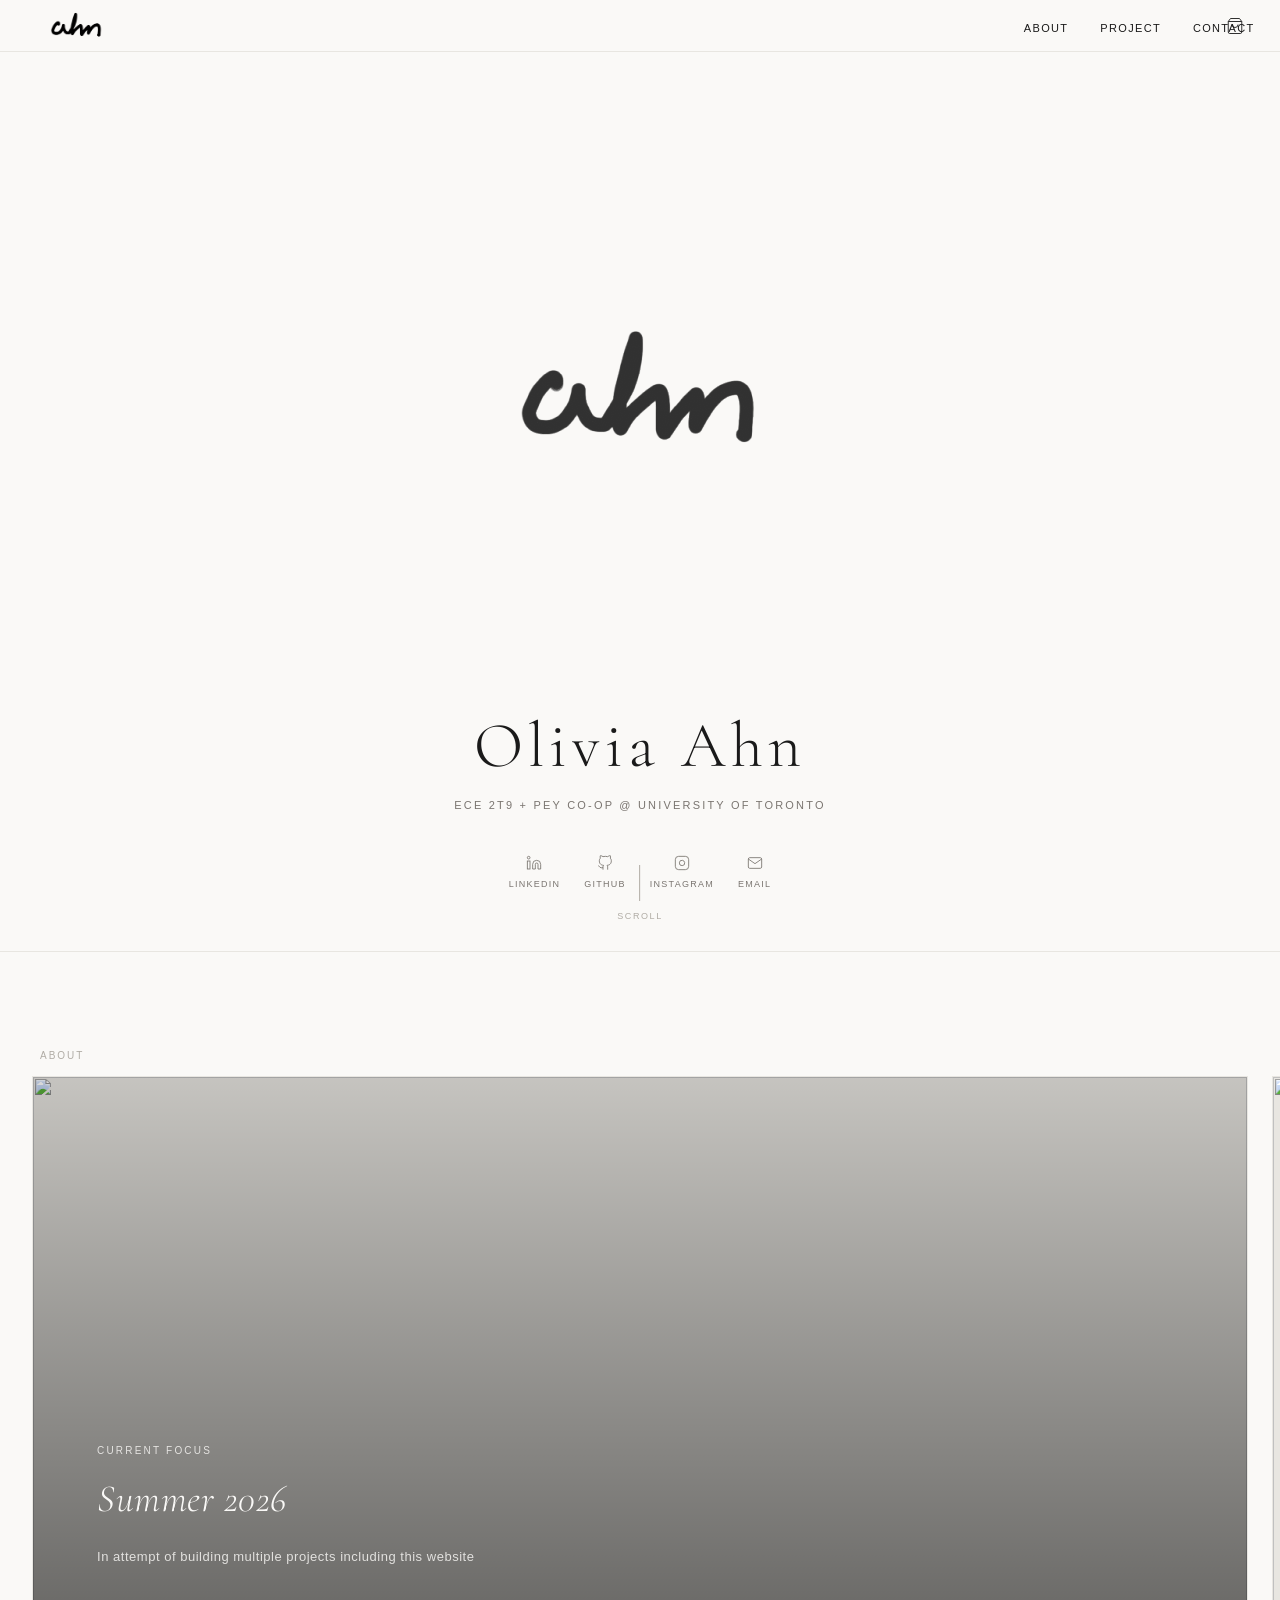
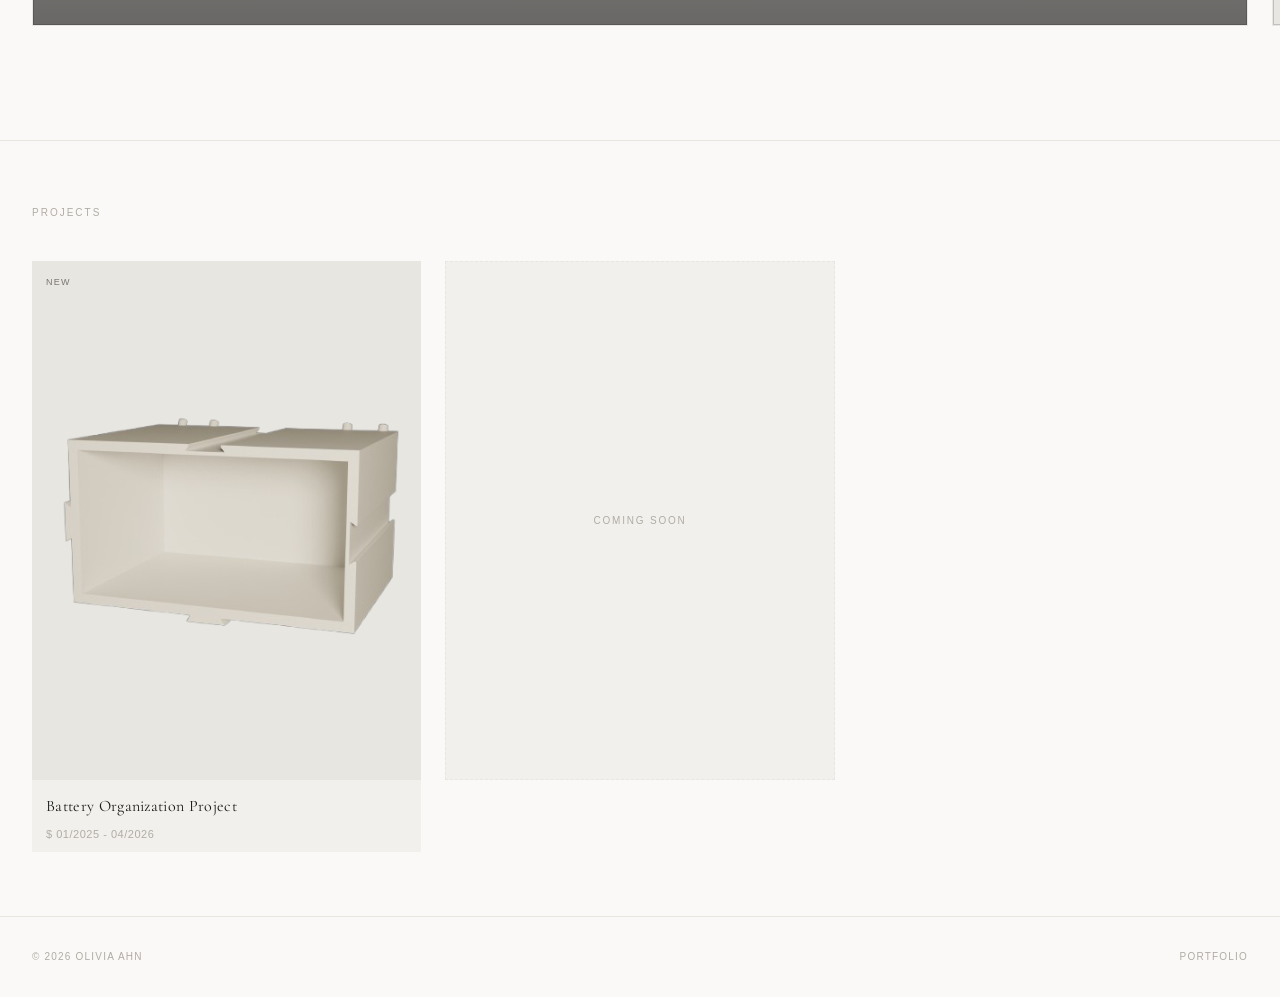
==== commit 02b0ba26: "fixed linkedin link and about me" ====
--- a/index.html
+++ b/index.html
@@ -8,7 +8,7 @@
   <link rel="stylesheet" href="css/style.css" />
 </head>
 
-<body>
+<body onload="window.scrollTo(0, 0)">
 
   <!-- ============================================================
        HEADER
@@ -26,13 +26,13 @@
       <ul class="header-nav">
         <li><a href="#about">About</a></li>
         <li class="nav-item-work">
-          <a href="#projects">Work</a>
+          <a href="#projects">Project</a>
           <div class="nav-dropdown nav-dropdown-work" id="work-dropdown">
             <!-- Populated by index.js -->
           </div>
         </li>
         <li class="nav-item-contact">
-          <a href="cart.html">Contact</a>
+          <span class="nav-label">Contact</span>
           <div class="nav-dropdown nav-dropdown-contact" id="contact-dropdown">
             <!-- Populated by index.js -->
           </div>
@@ -126,26 +126,61 @@
     <!-- ── ABOUT SECTION ── -->
     <section class="about-section reveal" id="about">
       <div class="about-label">About</div>
-      <div class="about-body">
-        <h2>Forever a Learner.</h2>
-        <!-- TODO: Replace with your own bio -->
-        <p>
-          From a young age, I’ve always had a huge variety of interests, from dinosaurs and air balloons to art and
-          baking. I think I’ve always just enjoyed learning new things and finding ways to connect different ideas and
-          concepts together. That’s one trait I’m proud to say I still have today.
-          Despite being a firm believer of “no pain, no gain,” especially when it comes to education and personal
-          growth, I also think there’s something genuinely rewarding about learning. It definitely isn’t always easy to
-          stay curious or motivated, but I take pride in my ability to learn, adapt, and continuously improve.
-          As an engineering student, I enjoy combining technical thinking with creativity and design to create things
-          that are both functional and meaningful.
-        </p>
+
+      <div class="about-carousel-wrapper">
+
+        <div class="about-carousel" id="about-carousel">
+
+          <article class="about-card about-card-full">
+            <div class="about-card-image">
+              <img src="assets/about/ece.png" alt="">
+            </div>
+            <div class="about-card-text">
+              <span class="about-card-tag">Current focus</span>
+              <h2>Summer 2026</h2>
+              <p>In attempt of building multiple projects including this website</p>
+            </div>
+          </article>
+
+          <article class="about-card">
+            <div class="about-card-image">
+              <img src="assets/about/dino.png" alt="">
+            </div>
+            <div class="about-card-text">
+              <span class="about-card-tag">Motivation and pride</span>
+              <h2>Forever a Learner</h2>
+              <p>From a young age, I’ve always had a huge variety of interests, from dinosaurs and air balloons to art
+                and baking. I think I’ve always just enjoyed learning new things and finding ways to connect different
+                ideas and concepts together. That’s one trait I’m proud to say I still have today. 
+                Despite being a firm
+                believer of “no pain, no gain,” especially when it comes to education and personal growth, I also think
+                there’s something genuinely rewarding about learning. It definitely isn’t always easy to stay curious or
+                motivated, but I take pride in my ability to learn, adapt, and continuously improve. As an engineering
+                student, I enjoy combining technical thinking with creativity and design to create things that are both
+                functional and meaningful.</p>
+            </div>
+          </article>
+
+          <!-- <article class="about-card">
+            <div class="about-card-image">
+              <img src="assets/about/about3.png" alt="">
+            </div>
+            <div class="about-card-text">
+              <span class="about-card-tag">Feature</span>
+              <h2>Title Here</h2>
+              <p>Text here.</p>
+            </div>
+          </article> -->
+
+        </div>
+
       </div>
     </section>
 
     <!-- ── PROJECTS SECTION ── -->
     <section class="projects-section reveal" id="projects">
       <div class="section-header">
-        <span class="section-label">Selected Work</span>
+        <span class="section-label">Projects</span>
       </div>
 
       <!-- Grid is rendered by index.js from data.js -->
--- a/css/style.css
+++ b/css/style.css
@@ -111,7 +111,8 @@
   gap: 32px;
   list-style: none;
   position: absolute;
-  left: 50%;
+  left: 89%;
+  top: 18px;
   transform: translateX(-50%);
 }
 
@@ -167,6 +168,14 @@
   color: var(--text);
 }
 
+.nav-label {
+  font-size: 11px;
+  letter-spacing: 0.12em;
+  text-transform: uppercase;
+  color: var(--text);
+  cursor: default;
+}
+
 /* Icons (right) */
 .header-icons {
   display: flex;
@@ -337,12 +346,125 @@
    ============================================================ */
 .about-section {
   border-top: 1px solid var(--warm-gray);
-  padding: 96px 32px;
+  padding: 96px 0;
+  width: 100%;
+  overflow: hidden;
+}
+
+/* ============================================================
+   ABOUT CAROUSEL SECTION
+   ============================================================ */
+
+.about-carousel-wrapper {
+  position: relative;
+  min-width: 0;
+}
+
+.about-carousel-wrapper {
+  position: relative;
+  width: 100%;
+  padding-left: 32px;
+}
+
+.about-carousel {
+  display: flex;
+  gap: 24px;
+  overflow-x: auto;
+  scroll-snap-type: x mandatory;
+  scroll-behavior: smooth;
+  padding-bottom: 18px;
+}
+
+.about-carousel::-webkit-scrollbar {
+  height: 4px;
+}
+
+.about-carousel::-webkit-scrollbar-track {
+  background: var(--light-gray);
+}
+
+.about-carousel::-webkit-scrollbar-thumb {
+  background: var(--mid-gray);
+}
+
+.about-card {
+  min-width: 95vw;
+  height: 550px;
+  scroll-snap-align: center;
+  background: var(--light-gray);
   display: grid;
-  grid-template-columns: 1fr 2fr;
-  gap: 64px;
-  max-width: var(--max-w);
-  margin: 0 auto;
+  grid-template-columns: 0.9fr 1.1fr;
+  border: 1px solid var(--warm-gray);
+}
+
+.about-card-image {
+  background: var(--warm-gray);
+  min-height: 420px;
+  overflow: hidden;
+}
+
+.about-card-image img {
+  width: 100%;
+  height: 100%;
+  object-fit: cover;
+}
+
+.about-card-text {
+  padding: 56px 48px;
+  display: flex;
+  flex-direction: column;
+  justify-content: center;
+}
+
+.about-card-tag {
+  font-size: 10px;
+  letter-spacing: 0.22em;
+  text-transform: uppercase;
+  color: var(--mid-gray);
+  margin-bottom: 18px;
+}
+
+.about-card-text h2 {
+  font-family: var(--font-display);
+  font-size: clamp(30px, 3vw, 44px);
+  font-weight: 300;
+  font-style: italic;
+  line-height: 1.15;
+  margin-bottom: 24px;
+}
+
+.about-card-text p {
+  font-size: 13px;
+  color: var(--text-light);
+  line-height: 1.9;
+  max-width: 520px;
+}
+
+.about-arrow {
+  position: absolute;
+  top: 50%;
+  transform: translateY(-50%);
+  z-index: 5;
+  width: 38px;
+  height: 38px;
+  border: 1px solid var(--warm-gray);
+  background: var(--white);
+  color: var(--text);
+  font-size: 18px;
+  transition: background var(--transition), color var(--transition);
+}
+
+.about-arrow:hover {
+  background: var(--black);
+  color: var(--white);
+}
+
+.about-arrow-left {
+  left: -18px;
+}
+
+.about-arrow-right {
+  right: -18px;
 }
 
 .about-label {
@@ -350,7 +472,8 @@
   letter-spacing: 0.2em;
   text-transform: uppercase;
   color: var(--mid-gray);
-  padding-top: 4px;
+  padding-left: 40px;
+  margin-bottom: 12px;
 }
 
 .about-body h2 {
@@ -370,6 +493,58 @@
   max-width: 560px;
 }
 
+/*===================================================================================*/
+/* Full image background cards */
+.about-card-full {
+  position: relative;
+  display: block;
+  overflow: hidden;
+}
+
+.about-card-full .about-card-image {
+  position: absolute;
+  inset: 0;
+  height: 100%;
+  width: 100%;
+}
+
+.about-card-full .about-card-image img {
+  width: 100%;
+  height: 100%;
+  object-fit: cover;
+}
+
+.about-card-full .about-card-text {
+  position: relative;
+  z-index: 2;
+  height: 100%;
+  max-width: 520px;
+  padding: 56px 64px;
+  justify-content: flex-end;
+  color: var(--white);
+}
+
+.about-card-full .about-card-tag,
+.about-card-full .about-card-text p {
+  color: rgba(250, 249, 247, 0.82);
+}
+
+.about-card-full::after {
+  content: "";
+  position: absolute;
+  inset: 0;
+  background: linear-gradient(to right,
+      rgba(0, 0, 0, 0.45),
+      rgba(0, 0, 0, 0.08));
+  z-index: 1;
+}
+.about-card-full::after {
+  background: linear-gradient(
+    to top,
+    rgba(0,0,0,0.55),
+    rgba(0,0,0,0.15)
+  );
+}
 /* ============================================================
    PROJECTS GRID (main page)
    ============================================================ */
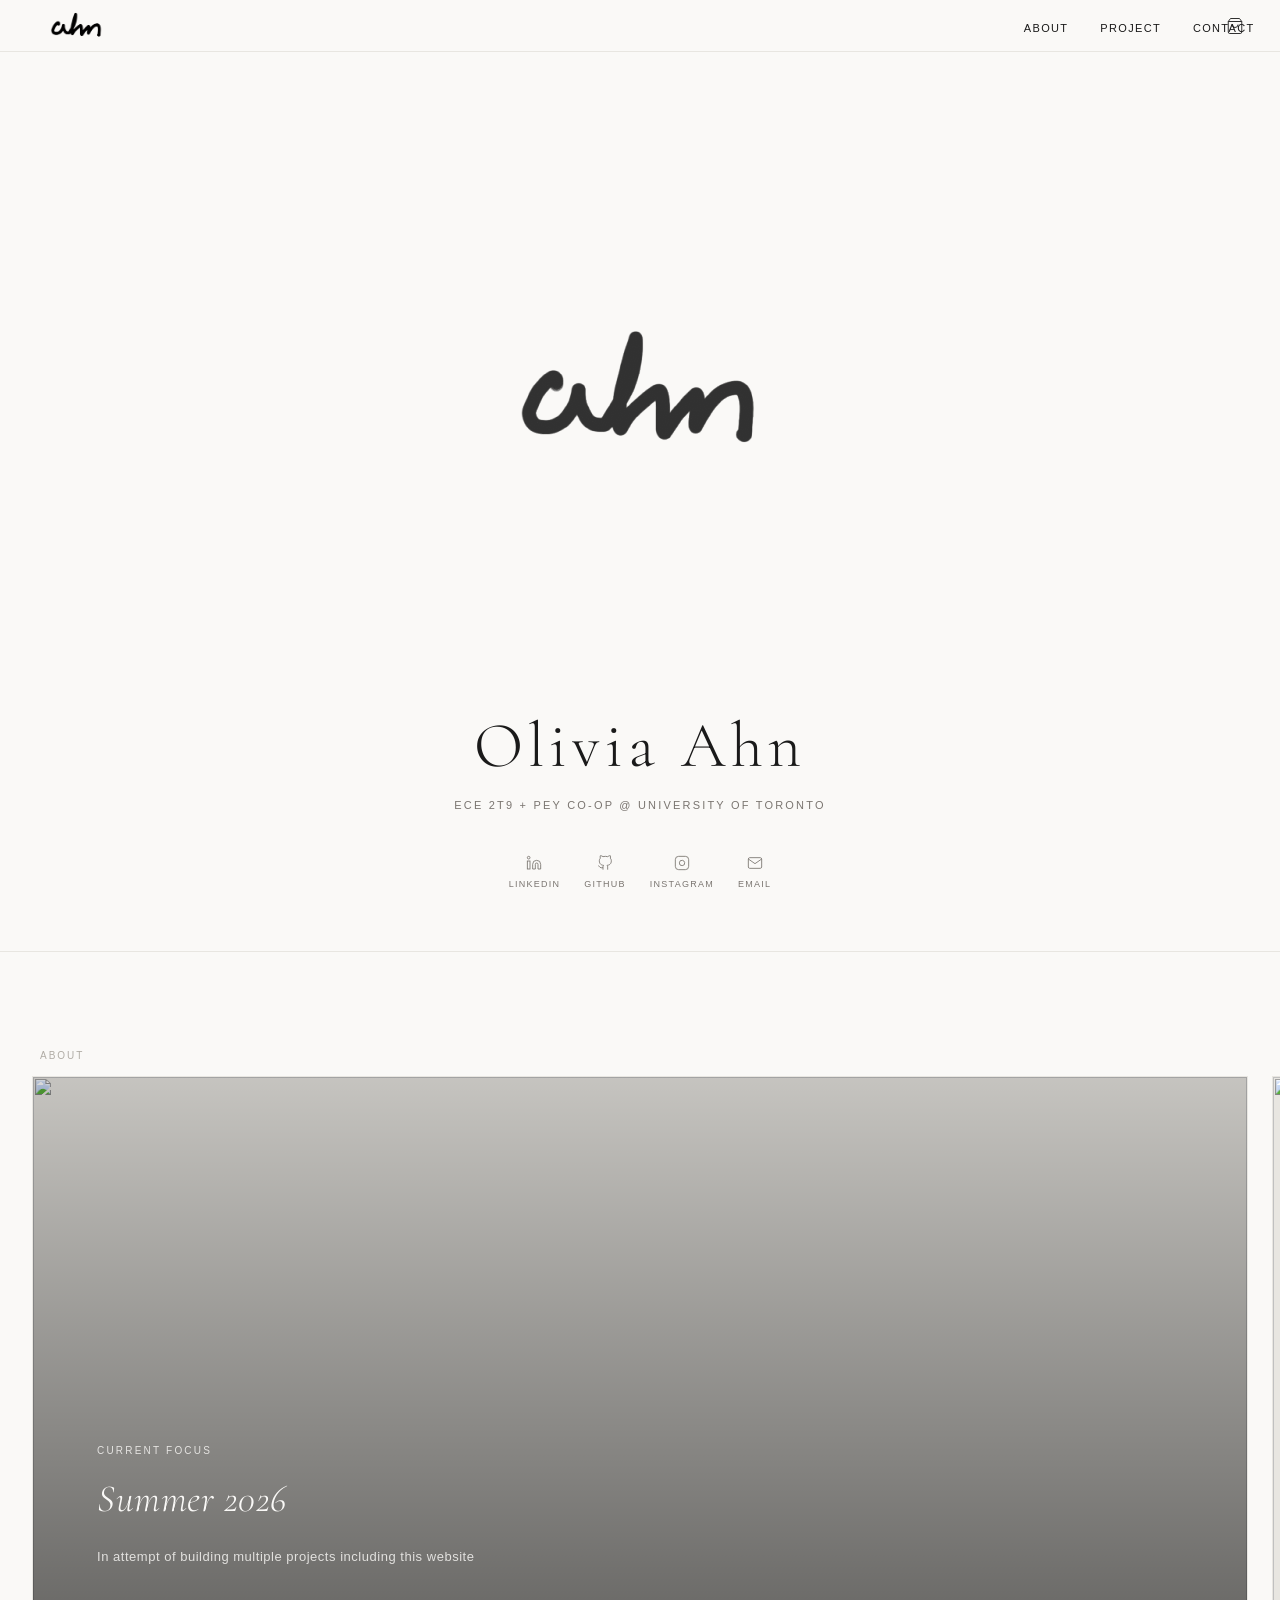
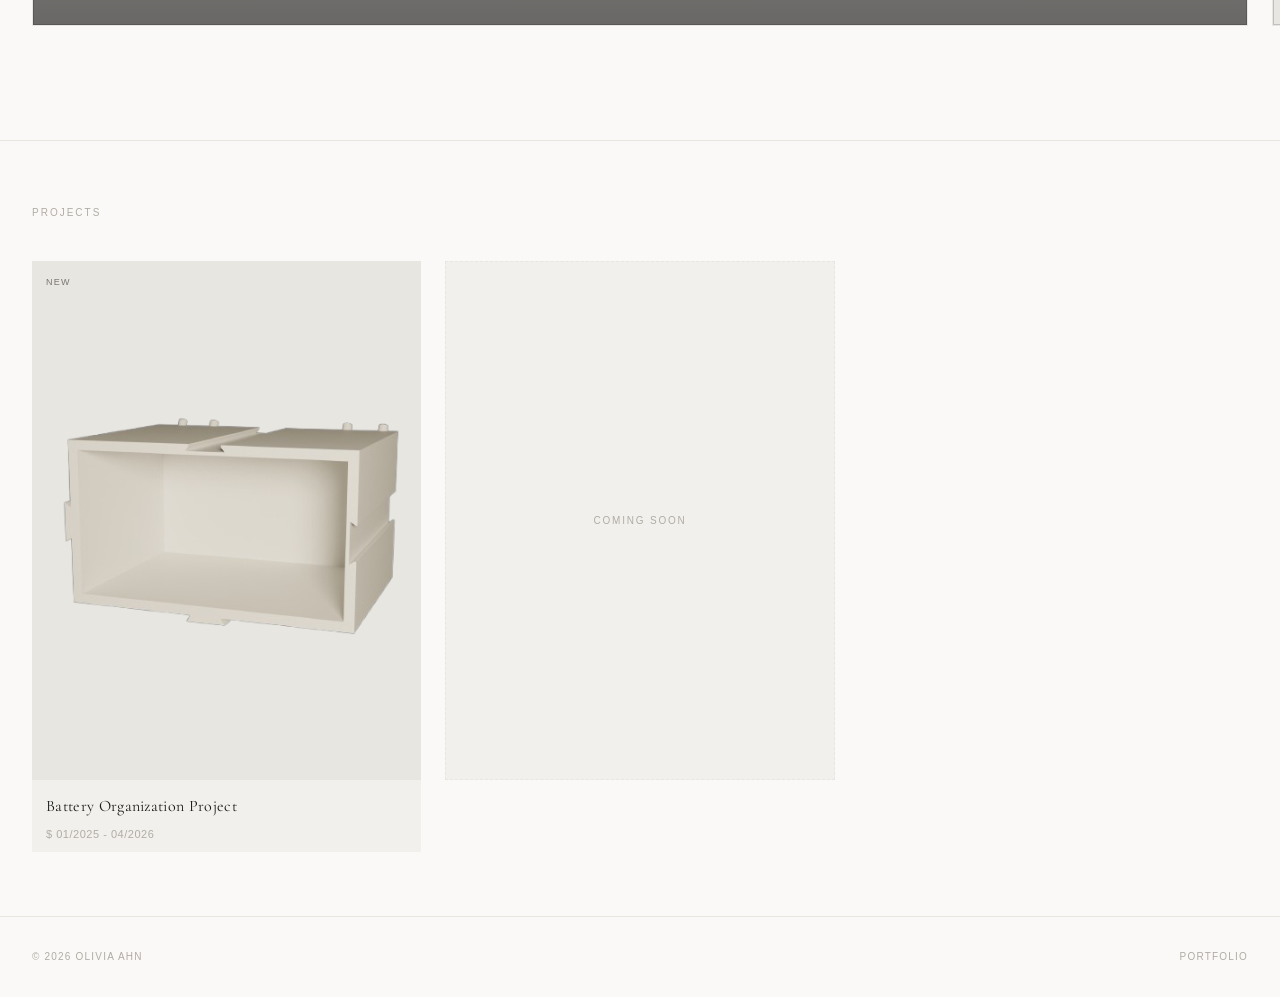
==== commit b502b350: "removed scroll hint" ====
--- a/index.html
+++ b/index.html
@@ -116,11 +116,6 @@
 
       </div>
 
-      <!-- Scroll down hint -->
-      <div class="hero-scroll-hint" aria-hidden="true">
-        <div class="scroll-line"></div>
-        <span>Scroll</span>
-      </div>
     </section>
 
     <!-- ── ABOUT SECTION ── -->
@@ -151,7 +146,7 @@
               <h2>Forever a Learner</h2>
               <p>From a young age, I’ve always had a huge variety of interests, from dinosaurs and air balloons to art
                 and baking. I think I’ve always just enjoyed learning new things and finding ways to connect different
-                ideas and concepts together. That’s one trait I’m proud to say I still have today. 
+                ideas and concepts together. That’s one trait I’m proud to say I still have today.
                 Despite being a firm
                 believer of “no pain, no gain,” especially when it comes to education and personal growth, I also think
                 there’s something genuinely rewarding about learning. It definitely isn’t always easy to stay curious or
--- a/css/style.css
+++ b/css/style.css
@@ -316,31 +316,6 @@
   text-transform: uppercase;
 }
 
-/* ── Scroll hint ── */
-.hero-scroll-hint {
-  position: absolute;
-  bottom: 28px;
-  left: 50%;
-  transform: translateX(-50%);
-  display: flex;
-  flex-direction: column;
-  align-items: center;
-  gap: 8px;
-  color: var(--mid-gray);
-  font-size: 9px;
-  letter-spacing: 0.18em;
-  text-transform: uppercase;
-  opacity: 0;
-  animation: fadeIn 1s ease 1.4s forwards;
-}
-
-.scroll-line {
-  width: 1px;
-  height: 36px;
-  background: var(--mid-gray);
-  animation: scrollPulse 2s ease-in-out infinite;
-}
-
 /* ============================================================
    ABOUT SECTION
    ============================================================ */
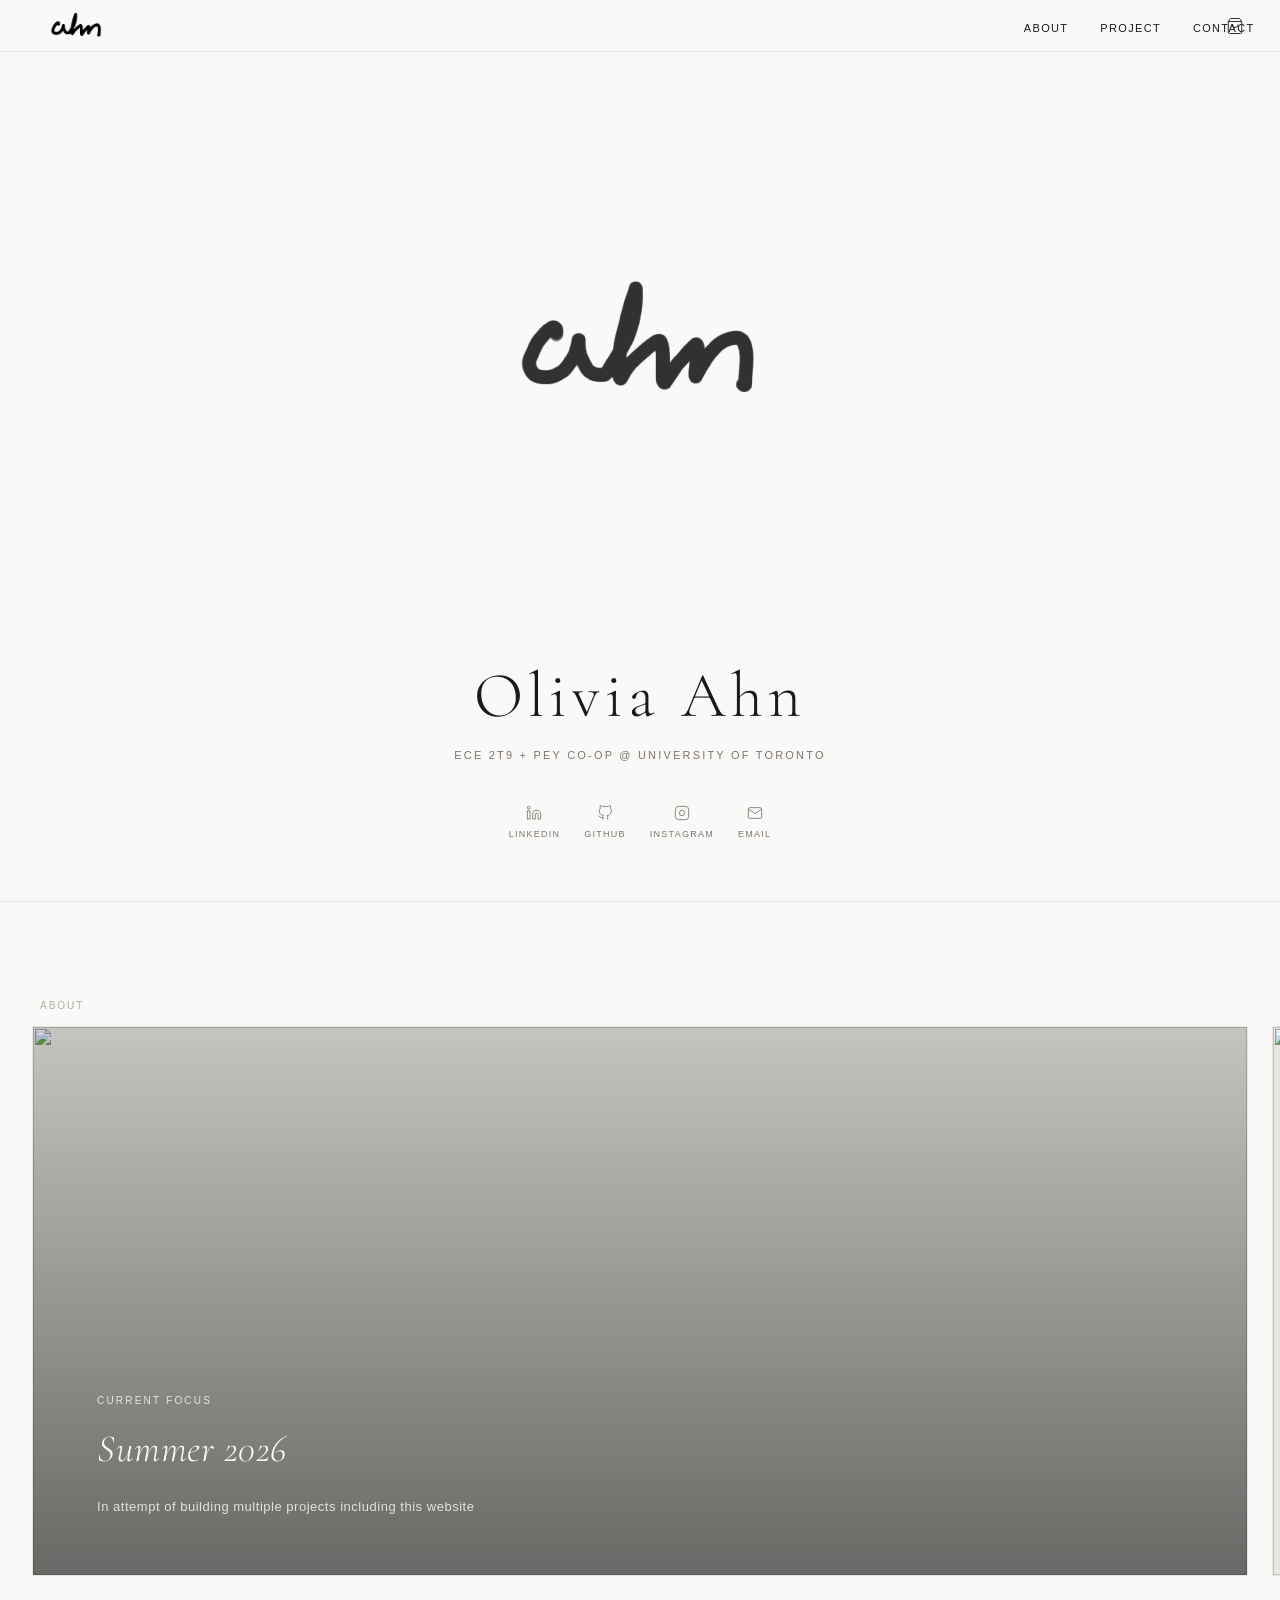
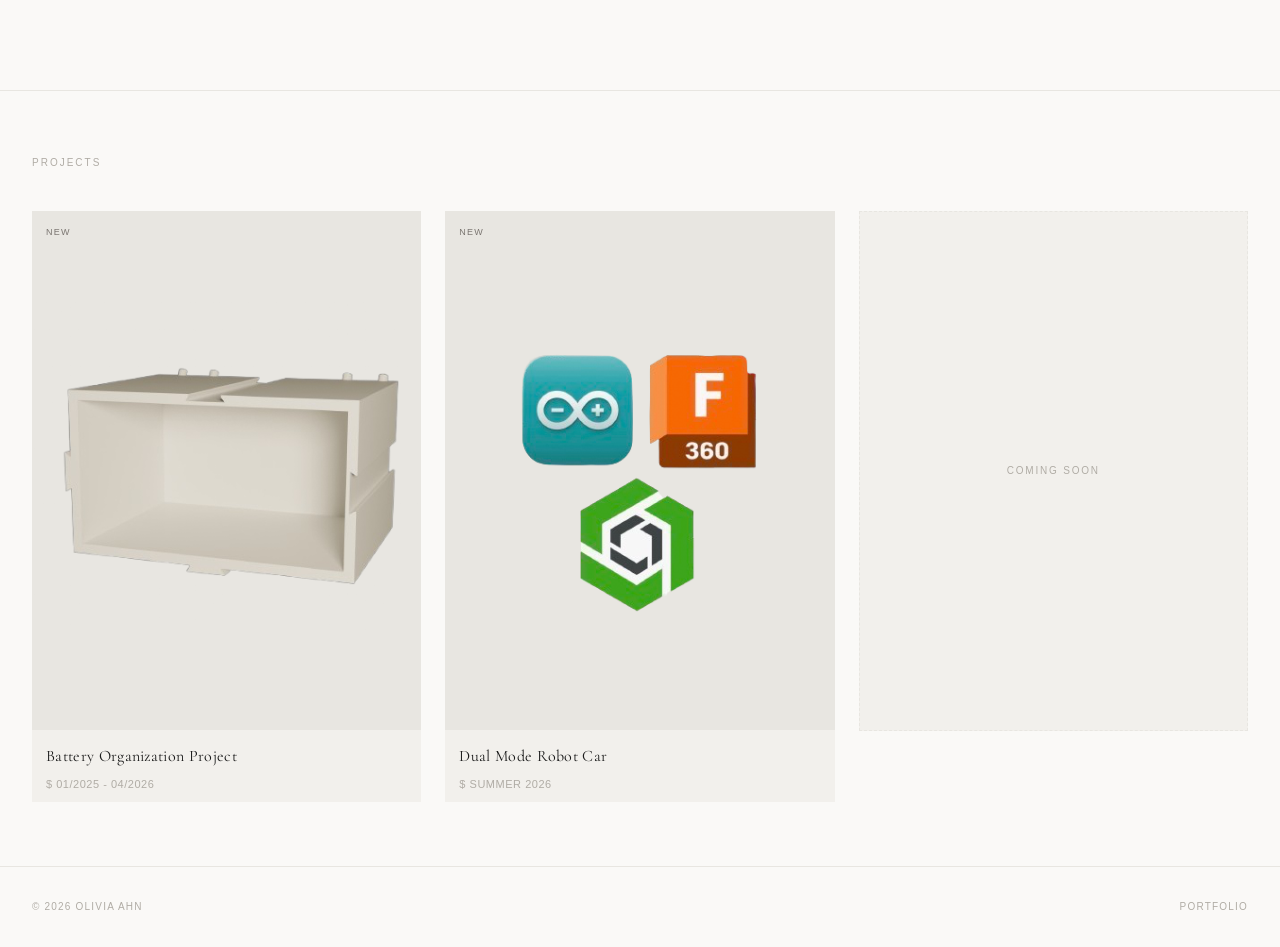
==== commit 35529fc6: "Added car robot project. Project card images can now be set freely. Cart page now fixed." ====
--- a/index.html
+++ b/index.html
@@ -43,7 +43,7 @@
     <!-- Right icons: search + cart -->
     <div class="header-icons">
       <!-- Cart icon -->
-      <a href="cart.html" class="header-icon-btn" aria-label="Shopping bag">
+      <a href="pages/cart.html" class="header-icon-btn" aria-label="Shopping bag">
         <svg viewBox="0 0 24 24" fill="none" stroke="currentColor" xmlns="http://www.w3.org/2000/svg">
           <path d="M6 2L3 6v14a2 2 0 002 2h14a2 2 0 002-2V6l-3-4z" />
           <line x1="3" y1="6" x2="21" y2="6" />
@@ -198,4 +198,4 @@
   <script src="js/index.js"></script>
 </body>
 
-</html>+</html>
--- a/css/style.css
+++ b/css/style.css
@@ -241,10 +241,11 @@
   display: flex;
   flex-direction: column;
   align-items: center;
-  justify-content: center;
+  justify-content: flex-start;
   text-align: center;
   padding: 60px 32px;
   position: relative;
+  padding-top: 10px;
 }
 
 /* ── Handwritten SVG logo ── */
@@ -513,13 +514,13 @@
       rgba(0, 0, 0, 0.08));
   z-index: 1;
 }
+
 .about-card-full::after {
-  background: linear-gradient(
-    to top,
-    rgba(0,0,0,0.55),
-    rgba(0,0,0,0.15)
-  );
-}
+  background: linear-gradient(to top,
+      rgba(0, 0, 0, 0.55),
+      rgba(0, 0, 0, 0.15));
+}
+
 /* ============================================================
    PROJECTS GRID (main page)
    ============================================================ */
